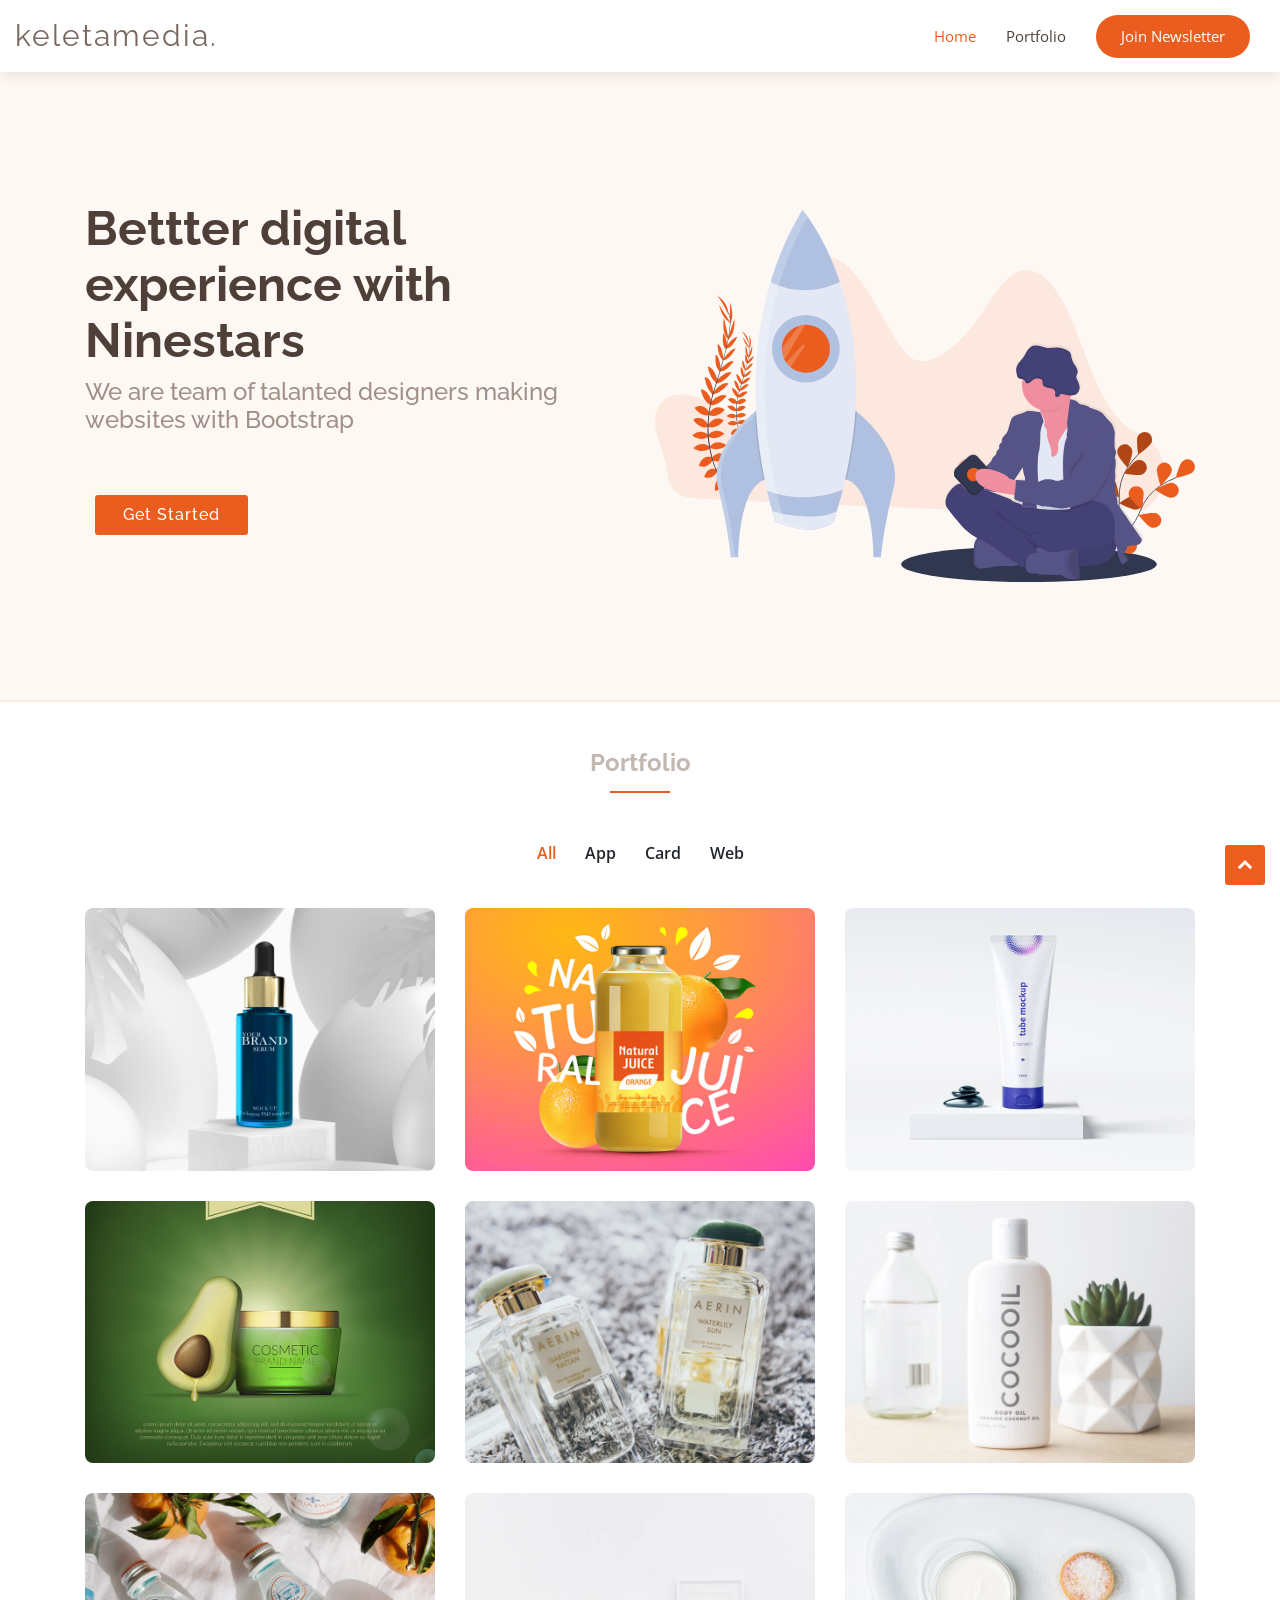
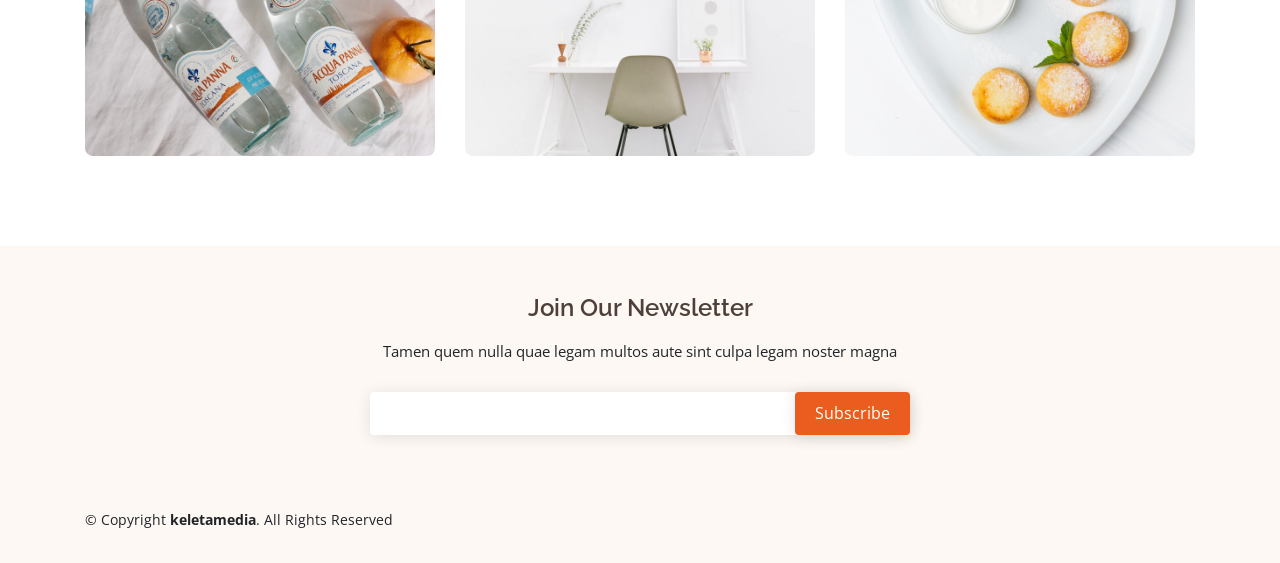
==== index.html @ f4153732 "finalizing website theme" ====
<!DOCTYPE html>
<html lang="en">

<head>
  <meta charset="utf-8">
  <meta content="width=device-width, initial-scale=1.0" name="viewport">

  <title>KeletaMedia</title>
  <meta content="" name="descriptison">
  <meta content="" name="keywords">

  <!-- Favicons -->
  <link href="assets/img/keleta_media_favicon_logo.png" rel="icon">
  <link href="assets/img/apple-touch-icon.png" rel="apple-touch-icon">

  <!-- Google Fonts -->
  <link href="https://fonts.googleapis.com/css?family=Open+Sans:300,300i,400,400i,600,600i,700,700i|Raleway:300,300i,400,400i,600,600i,700,700i" rel="stylesheet">

  <!-- Vendor CSS Files -->
  <link href="assets/vendor/bootstrap/css/bootstrap.min.css" rel="stylesheet">
  <link href="assets/vendor/icofont/icofont.min.css" rel="stylesheet">
  <link href="assets/vendor/boxicons/css/boxicons.min.css" rel="stylesheet">
  <link href="assets/vendor/venobox/venobox.css" rel="stylesheet">
  <link href="assets/vendor/owl.carousel/assets/owl.carousel.min.css" rel="stylesheet">
  <link href="assets/vendor/aos/aos.css" rel="stylesheet">

  <!-- Template Main CSS File -->
  <link href="assets/css/style.css" rel="stylesheet">

  <!-- =======================================================
  * Template Name: Ninestars - v2.2.0
  * Template URL: https://bootstrapmade.com/ninestars-free-bootstrap-3-theme-for-creative/
  * Author: BootstrapMade.com
  * License: https://bootstrapmade.com/license/
  ======================================================== -->
</head>

<body>

  <!-- ======= Header ======= -->
  <header id="header" class="fixed-top">
    <div class="container-fluid d-flex">

      <div class="logo mr-auto">
        <h1 class="text-light"><a href="index.html"><span>keletamedia.</span></a></h1>
        <!-- Uncomment below if you prefer to use an image logo -->
        <!-- <a href="index.html"><img src="assets/img/logo.png" alt="" class="img-fluid"></a>-->
      </div>

      <nav class="nav-menu d-none d-lg-block">
        <ul>
          <li class="active"><a href="#hero">Home</a></li>
          <li><a href="#portfolio">Portfolio</a></li>

          <li class="get-started"><a href="#footer">Join Newsletter</a></li>
        </ul>
      </nav><!-- .nav-menu -->

    </div>
  </header><!-- End Header -->

  <!-- ======= Hero Section ======= -->
  <section id="hero" class="d-flex align-items-center">

    <div class="container">
      <div class="row">
        <div class="col-lg-6 pt-5 pt-lg-0 order-2 order-lg-1">
          <h1>Bettter digital experience with Ninestars</h1>
          <h2>We are team of talanted designers making websites with Bootstrap</h2>
          <a href="#about" class="btn-get-started scrollto">Get Started</a>
        </div>
        <div class="col-lg-6 order-1 order-lg-2 hero-img">
          <img src="assets/img/hero-img.svg" class="img-fluid animated" alt="">
        </div>
      </div>
    </div>

  </section><!-- End Hero -->

  <main id="main">
    <!-- ======= Portfolio Section ======= -->
    <section id="portfolio" class="portfolio">
      <div class="container">

        <div class="section-title" data-aos="fade-up">
          <h2>Portfolio</h2>
          <p></p>
        </div>

        <div class="row" data-aos="fade-up" data-aos-delay="100">
          <div class="col-lg-12">
            <ul id="portfolio-flters">
              <li data-filter="*" class="filter-active">All</li>
              <li data-filter=".filter-app">App</li>
              <li data-filter=".filter-card">Card</li>
              <li data-filter=".filter-web">Web</li>
            </ul>
          </div>
        </div>

        <div class="row portfolio-container" data-aos="fade-up" data-aos-delay="200">

          <div class="col-lg-4 col-md-6 portfolio-item filter-app">
            <div class="portfolio-wrap">
              <img src="assets/img/portfolio/portfolio-1.jpg" class="img-fluid" alt="">
              <div class="portfolio-links">
                <a href="assets/img/portfolio/portfolio-1.jpg" data-gall="portfolioGallery" class="venobox" title="App 1"><i class="icofont-plus-circle"></i></a>
                <a href="portfolio-details.html" title="More Details"><i class="icofont-link"></i></a>
              </div>
              <div class="portfolio-info">
                <h4>App 1</h4>
                <p>App</p>
              </div>
            </div>
          </div>

          <div class="col-lg-4 col-md-6 portfolio-item filter-web">
            <div class="portfolio-wrap">
              <img src="assets/img/portfolio/portfolio-2.jpg" class="img-fluid" alt="">
              <div class="portfolio-links">
                <a href="assets/img/portfolio/portfolio-2.jpg" data-gall="portfolioGallery" class="venobox" title="Web 3"><i class="icofont-plus-circle"></i></a>
                <a href="portfolio-details.html" title="More Details"><i class="icofont-link"></i></a>
              </div>
              <div class="portfolio-info">
                <h4>Web 3</h4>
                <p>Web</p>
              </div>
            </div>
          </div>

          <div class="col-lg-4 col-md-6 portfolio-item filter-app">
            <div class="portfolio-wrap">
              <img src="assets/img/portfolio/portfolio-3.jpg" class="img-fluid" alt="">
              <div class="portfolio-links">
                <a href="assets/img/portfolio/portfolio-3.jpg" data-gall="portfolioGallery" class="venobox" title="App 2"><i class="icofont-plus-circle"></i></a>
                <a href="portfolio-details.html" title="More Details"><i class="icofont-link"></i></a>
              </div>
              <div class="portfolio-info">
                <h4>App 2</h4>
                <p>App</p>
              </div>
            </div>
          </div>

          <div class="col-lg-4 col-md-6 portfolio-item filter-card">
            <div class="portfolio-wrap">
              <img src="assets/img/portfolio/portfolio-4.jpg" class="img-fluid" alt="">
              <div class="portfolio-links">
                <a href="assets/img/portfolio/portfolio-4.jpg" data-gall="portfolioGallery" class="venobox" title="Card 2"><i class="icofont-plus-circle"></i></a>
                <a href="portfolio-details.html" title="More Details"><i class="icofont-link"></i></a>
              </div>
              <div class="portfolio-info">
                <h4>Card 2</h4>
                <p>Card</p>
              </div>
            </div>
          </div>

          <div class="col-lg-4 col-md-6 portfolio-item filter-web">
            <div class="portfolio-wrap">
              <img src="assets/img/portfolio/portfolio-5.jpg" class="img-fluid" alt="">
              <div class="portfolio-links">
                <a href="assets/img/portfolio/portfolio-5.jpg" data-gall="portfolioGallery" class="venobox" title="Web 2"><i class="icofont-plus-circle"></i></a>
                <a href="portfolio-details.html" title="More Details"><i class="icofont-link"></i></a>
              </div>
              <div class="portfolio-info">
                <h4>Web 2</h4>
                <p>Web</p>
              </div>
            </div>
          </div>

          <div class="col-lg-4 col-md-6 portfolio-item filter-app">
            <div class="portfolio-wrap">
              <img src="assets/img/portfolio/portfolio-6.jpg" class="img-fluid" alt="">
              <div class="portfolio-links">
                <a href="assets/img/portfolio/portfolio-6.jpg" data-gall="portfolioGallery" class="venobox" title="App 3"><i class="icofont-plus-circle"></i></a>
                <a href="portfolio-details.html" title="More Details"><i class="icofont-link"></i></a>
              </div>
              <div class="portfolio-info">
                <h4>App 3</h4>
                <p>App</p>
              </div>
            </div>
          </div>

          <div class="col-lg-4 col-md-6 portfolio-item filter-card">
            <div class="portfolio-wrap">
              <img src="assets/img/portfolio/portfolio-7.jpg" class="img-fluid" alt="">
              <div class="portfolio-links">
                <a href="assets/img/portfolio/portfolio-7.jpg" data-gall="portfolioGallery" class="venobox" title="Card 1"><i class="icofont-plus-circle"></i></a>
                <a href="portfolio-details.html" title="More Details"><i class="icofont-link"></i></a>
              </div>
              <div class="portfolio-info">
                <h4>Card 1</h4>
                <p>Card</p>
              </div>
            </div>
          </div>

          <div class="col-lg-4 col-md-6 portfolio-item filter-card">
            <div class="portfolio-wrap">
              <img src="assets/img/portfolio/portfolio-8.jpg" class="img-fluid" alt="">
              <div class="portfolio-links">
                <a href="assets/img/portfolio/portfolio-8.jpg" data-gall="portfolioGallery" class="venobox" title="Card 3"><i class="icofont-plus-circle"></i></a>
                <a href="portfolio-details.html" title="More Details"><i class="icofont-link"></i></a>
              </div>
              <div class="portfolio-info">
                <h4>Card 3</h4>
                <p>Card</p>
              </div>
            </div>
          </div>

          <div class="col-lg-4 col-md-6 portfolio-item filter-web">
            <div class="portfolio-wrap">
              <img src="assets/img/portfolio/portfolio-9.jpg" class="img-fluid" alt="">
              <div class="portfolio-links">
                <a href="assets/img/portfolio/portfolio-9.jpg" data-gall="portfolioGallery" class="venobox" title="Web 3"><i class="icofont-plus-circle"></i></a>
                <a href="portfolio-details.html" title="More Details"><i class="icofont-link"></i></a>
              </div>
              <div class="portfolio-info">
                <h4>Web 3</h4>
                <p>Web</p>
              </div>
            </div>
          </div>

        </div>

      </div>
    </section><!-- End Portfolio Section -->

    <!-- ======= Contact Us Section ======= -->
    <!-- <section id="contact" class="contact">
      <div class="container">

        <div class="section-title" data-aos="fade-up">
          <h2>Contact Us</h2>
          <p>Contact us the get started</p>
        </div>

        <div class="row">

          <div class="col-lg-5 d-flex align-items-stretch" data-aos="fade-up" data-aos-delay="100">
            <div class="info">
              <div class="address">
                <i class="icofont-google-map"></i>
                <h4>Location:</h4>
                <p>A108 Adam Street, New York, NY 535022</p>
              </div>

              <div class="email">
                <i class="icofont-envelope"></i>
                <h4>Email:</h4>
                <p>info@example.com</p>
              </div>

              <div class="phone">
                <i class="icofont-phone"></i>
                <h4>Call:</h4>
                <p>+1 5589 55488 55s</p>
              </div>

              <iframe src="https://www.google.com/maps/embed?pb=!1m14!1m8!1m3!1d12097.433213460943!2d-74.0062269!3d40.7101282!3m2!1i1024!2i768!4f13.1!3m3!1m2!1s0x0%3A0xb89d1fe6bc499443!2sDowntown+Conference+Center!5e0!3m2!1smk!2sbg!4v1539943755621" frameborder="0" style="border:0; width: 100%; height: 290px;" allowfullscreen></iframe>
            </div>

          </div>

          <div class="col-lg-7 mt-5 mt-lg-0 d-flex align-items-stretch" data-aos="fade-up" data-aos-delay="200">
            <form action="forms/contact.php" method="post" role="form" class="php-email-form">
              <div class="form-row">
                <div class="form-group col-md-6">
                  <label for="name">Your Name</label>
                  <input type="text" name="name" class="form-control" id="name" data-rule="minlen:4" data-msg="Please enter at least 4 chars" />
                  <div class="validate"></div>
                </div>
                <div class="form-group col-md-6">
                  <label for="name">Your Email</label>
                  <input type="email" class="form-control" name="email" id="email" data-rule="email" data-msg="Please enter a valid email" />
                  <div class="validate"></div>
                </div>
              </div>
              <div class="form-group">
                <label for="name">Subject</label>
                <input type="text" class="form-control" name="subject" id="subject" data-rule="minlen:4" data-msg="Please enter at least 8 chars of subject" />
                <div class="validate"></div>
              </div>
              <div class="form-group">
                <label for="name">Message</label>
                <textarea class="form-control" name="message" rows="10" data-rule="required" data-msg="Please write something for us"></textarea>
                <div class="validate"></div>
              </div>
              <div class="mb-3">
                <div class="loading">Loading</div>
                <div class="error-message"></div>
                <div class="sent-message">Your message has been sent. Thank you!</div>
              </div>
              <div class="text-center"><button type="submit">Send Message</button></div>
            </form>
          </div>

        </div>

      </div>
    </section>End Contact Us Section -->

  </main><!-- End #main -->

  <!-- ======= Footer ======= -->
  <footer id="footer">

    <div class="footer-newsletter" data-aos="fade-up">
      <div class="container">
        <div class="row justify-content-center">
          <div class="col-lg-6">
            <h4>Join Our Newsletter</h4>
            <p>Tamen quem nulla quae legam multos aute sint culpa legam noster magna</p>
            <form method="post" action="https://upscri.be/mikrjy">
              <input type="email" name="email">
              <input type="submit" value="Subscribe"> 
            </form>
            <!-- <embed src="https://upscri.be/mikrjy" width="100%" height="100%"> -->
          </div>
        </div>
      </div>
    </div>
    <div class="container py-4">
      <div class="copyright">
        &copy; Copyright <strong><span>keletamedia</span></strong>. All Rights Reserved
      </div>
    </div>
    
  </footer><!-- End Footer -->

  <a href="#" class="back-to-top"><i class="icofont-simple-up"></i></a>

  <!-- Vendor JS Files -->
  <script src="assets/vendor/jquery/jquery.min.js"></script>
  <script src="assets/vendor/bootstrap/js/bootstrap.bundle.min.js"></script>
  <script src="assets/vendor/jquery.easing/jquery.easing.min.js"></script>
  <script src="assets/vendor/php-email-form/validate.js"></script>
  <script src="assets/vendor/isotope-layout/isotope.pkgd.min.js"></script>
  <script src="assets/vendor/venobox/venobox.min.js"></script>
  <script src="assets/vendor/owl.carousel/owl.carousel.min.js"></script>
  <script src="assets/vendor/aos/aos.js"></script>

  <!-- Template Main JS File -->
  <script src="assets/js/main.js"></script>

</body>

</html>
---- assets/css/style.css ----
/**
* Template Name: Ninestars - v2.2.0
* Template URL: https://bootstrapmade.com/ninestars-free-bootstrap-3-theme-for-creative/
* Author: BootstrapMade.com
* License: https://bootstrapmade.com/license/
*/

/*--------------------------------------------------------------
# General
--------------------------------------------------------------*/
body {
  font-family: "Open Sans", sans-serif;
  color: #212529;
}

a {
  color: #eb5d1e;
}

a:hover {
  color: #ef7f4d;
  text-decoration: none;
}

h1, h2, h3, h4, h5, h6, .font-primary {
  font-family: "Raleway", sans-serif;
}

/*--------------------------------------------------------------
# Back to top button
--------------------------------------------------------------*/
.back-to-top {
  position: fixed;
  display: none;
  width: 40px;
  height: 40px;
  border-radius: 3px;
  right: 15px;
  bottom: 15px;
  background: #eb5d1e;
  color: #fff;
  transition: display 0.5s ease-in-out;
  z-index: 99999;
}

.back-to-top i {
  font-size: 24px;
  position: absolute;
  top: 8px;
  left: 8px;
}

.back-to-top:hover {
  color: #fff;
  background: #ee7843;
  transition: background 0.2s ease-in-out;
}

/*--------------------------------------------------------------
# Disable aos animation delay on mobile devices
--------------------------------------------------------------*/
@media screen and (max-width: 768px) {
  [data-aos-delay] {
    transition-delay: 0 !important;
  }
}

/*--------------------------------------------------------------
# Header
--------------------------------------------------------------*/
#header {
  height: 72px;
  transition: all 0.5s;
  z-index: 997;
  transition: all 0.5s;
  padding: 15px 0;
  background: #fff;
  box-shadow: 0px 2px 15px rgba(0, 0, 0, 0.1);
}

#header .logo h1 {
  font-size: 30px;
  margin: 0;
  padding: 6px 0;
  line-height: 1;
  font-weight: 400;
  letter-spacing: 2px;
}

#header .logo h1 a, #header .logo h1 a:hover {
  color: #7a6960;
  text-decoration: none;
}

#header .logo img {
  padding: 0;
  margin: 0;
  max-height: 40px;
}

#main {
  margin-top: 72px;
}

/*--------------------------------------------------------------
# Navigation Menu
--------------------------------------------------------------*/
/* Desktop Navigation */
.nav-menu, .nav-menu * {
  margin: 0;
  padding: 0;
  list-style: none;
}

.nav-menu > ul > li {
  position: relative;
  white-space: nowrap;
  float: left;
}

.nav-menu a {
  display: block;
  position: relative;
  color: #4e4039;
  padding: 10px 15px;
  transition: 0.3s;
  font-size: 15px;
  font-family: "Open Sans", sans-serif;
}

.nav-menu a:hover, .nav-menu .active > a, .nav-menu li:hover > a {
  color: #eb5d1e;
  text-decoration: none;
}

.nav-menu .get-started a {
  background: #eb5d1e;
  color: #fff;
  border-radius: 50px;
  margin: 0 15px;
  padding: 10px 25px;
}

.nav-menu .get-started a:hover {
  background: #ee7843;
  color: #fff;
}

.nav-menu .drop-down ul {
  display: block;
  position: absolute;
  left: 0;
  top: calc(100% - 30px);
  z-index: 99;
  opacity: 0;
  visibility: hidden;
  padding: 10px 0;
  background: #fff;
  box-shadow: 0px 0px 30px rgba(127, 137, 161, 0.25);
  transition: ease all 0.3s;
}

.nav-menu .drop-down:hover > ul {
  opacity: 1;
  top: 100%;
  visibility: visible;
}

.nav-menu .drop-down li {
  min-width: 180px;
  position: relative;
}

.nav-menu .drop-down ul a {
  padding: 10px 20px;
  font-size: 14px;
  font-weight: 500;
  text-transform: none;
  color: #3c1300;
}

.nav-menu .drop-down ul a:hover, .nav-menu .drop-down ul .active > a, .nav-menu .drop-down ul li:hover > a {
  color: #eb5d1e;
}

.nav-menu .drop-down > a:after {
  content: "\ea99";
  font-family: IcoFont;
  padding-left: 5px;
}

.nav-menu .drop-down .drop-down ul {
  top: 0;
  left: calc(100% - 30px);
}

.nav-menu .drop-down .drop-down:hover > ul {
  opacity: 1;
  top: 0;
  left: 100%;
}

.nav-menu .drop-down .drop-down > a {
  padding-right: 35px;
}

.nav-menu .drop-down .drop-down > a:after {
  content: "\eaa0";
  font-family: IcoFont;
  position: absolute;
  right: 15px;
}

@media (max-width: 1366px) {
  .nav-menu .drop-down .drop-down ul {
    left: -90%;
  }
  .nav-menu .drop-down .drop-down:hover > ul {
    left: -100%;
  }
  .nav-menu .drop-down .drop-down > a:after {
    content: "\ea9d";
  }
}

/* Mobile Navigation */
.mobile-nav {
  position: fixed;
  top: 0;
  bottom: 0;
  z-index: 9999;
  overflow-y: auto;
  left: -260px;
  width: 260px;
  padding-top: 18px;
  background: #4e4039;
  transition: 0.4s;
}

.mobile-nav * {
  margin: 0;
  padding: 0;
  list-style: none;
}

.mobile-nav a {
  display: block;
  position: relative;
  color: #fff;
  padding: 10px 20px;
  font-weight: 500;
  transition: 0.3s;
}

.mobile-nav a:hover, .mobile-nav .active > a, .mobile-nav li:hover > a {
  color: #f39e7a;
  text-decoration: none;
}

.mobile-nav .get-started a {
  background: #eb5d1e;
  color: #fff;
  border-radius: 50px;
  margin: 15px;
  padding: 10px 25px;
}

.mobile-nav .get-started a:hover {
  background: #ee7843;
  color: #fff;
}

.mobile-nav .drop-down > a:after {
  content: "\ea99";
  font-family: IcoFont;
  padding-left: 10px;
  position: absolute;
  right: 15px;
}

.mobile-nav .active.drop-down > a:after {
  content: "\eaa0";
}

.mobile-nav .drop-down > a {
  padding-right: 35px;
}

.mobile-nav .drop-down ul {
  display: none;
  overflow: hidden;
}

.mobile-nav .drop-down li {
  padding-left: 20px;
}

.mobile-nav-toggle {
  position: fixed;
  right: 15px;
  top: 22px;
  z-index: 9998;
  border: 0;
  background: none;
  font-size: 24px;
  transition: all 0.4s;
  outline: none !important;
  line-height: 1;
  cursor: pointer;
  text-align: right;
}

.mobile-nav-toggle i {
  color: #7a6960;
}

.mobile-nav-overly {
  width: 100%;
  height: 100%;
  z-index: 9997;
  top: 0;
  left: 0;
  position: fixed;
  background: rgba(78, 64, 57, 0.9);
  overflow: hidden;
  display: none;
}

.mobile-nav-active {
  overflow: hidden;
}

.mobile-nav-active .mobile-nav {
  left: 0;
}

.mobile-nav-active .mobile-nav-toggle i {
  color: #fff;
}

/*--------------------------------------------------------------
# Hero Section
--------------------------------------------------------------*/
#hero {
  width: 100%;
  height: 70vh;
  background: #fef8f5;
  border-bottom: 2px solid #fcebe3;
  margin: 72px 0 -72px 0;
}

#hero h1 {
  margin: 0 0 10px 0;
  font-size: 48px;
  font-weight: 700;
  line-height: 56px;
  color: #4e4039;
}

#hero h2 {
  color: #a08f86;
  margin-bottom: 50px;
  font-size: 24px;
}

#hero .btn-get-started {
  font-family: "Raleway", sans-serif;
  font-weight: 500;
  font-size: 16px;
  letter-spacing: 1px;
  display: inline-block;
  padding: 8px 28px;
  border-radius: 3px;
  transition: 0.5s;
  margin: 10px;
  color: #fff;
  background: #eb5d1e;
}

#hero .btn-get-started:hover {
  background: #ef7f4d;
}

#hero .animated {
  animation: up-down 2s ease-in-out infinite alternate-reverse both;
}

@media (min-width: 1024px) {
  #hero {
    background-attachment: fixed;
  }
}

@media (max-width: 991px) {
  #hero {
    height: calc(100vh - 72px);
  }
  #hero .animated {
    -webkit-animation: none;
    animation: none;
  }
  #hero .hero-img {
    text-align: center;
  }
  #hero .hero-img img {
    width: 50%;
  }
}

@media (max-width: 768px) {
  #hero h1 {
    font-size: 28px;
    line-height: 36px;
  }
  #hero h2 {
    font-size: 18px;
    line-height: 24px;
    margin-bottom: 30px;
  }
  #hero .hero-img img {
    width: 70%;
  }
}

@media (max-width: 575px) {
  #hero .hero-img img {
    width: 80%;
  }
}

@-webkit-keyframes up-down {
  0% {
    transform: translateY(10px);
  }
  100% {
    transform: translateY(-10px);
  }
}

@keyframes up-down {
  0% {
    transform: translateY(10px);
  }
  100% {
    transform: translateY(-10px);
  }
}

/*--------------------------------------------------------------
# Sections General
--------------------------------------------------------------*/
section {
  padding: 60px 0;
}

.section-bg {
  background-color: #fef8f5;
}

.section-title {
  text-align: center;
  padding-bottom: 30px;
}

.section-title h2 {
  font-size: 24px;
  font-weight: 700;
  padding-bottom: 0;
  line-height: 1px;
  margin-bottom: 15px;
  color: #c2b7b1;
}

.section-title p {
  padding-bottom: 15px;
  margin-bottom: 15px;
  position: relative;
  font-size: 32px;
  font-weight: 700;
  color: #4e4039;
}

.section-title p::after {
  content: '';
  position: absolute;
  display: block;
  width: 60px;
  height: 2px;
  background: #eb5d1e;
  bottom: 0;
  left: calc(50% - 30px);
}

/*--------------------------------------------------------------
# Breadcrumbs
--------------------------------------------------------------*/
.breadcrumbs {
  padding: 15px 0;
  background-color: #fef5f1;
  min-height: 40px;
}

.breadcrumbs h2 {
  font-size: 24px;
  font-weight: 300;
}

.breadcrumbs ol {
  display: flex;
  flex-wrap: wrap;
  list-style: none;
  padding: 0;
  margin: 0;
  font-size: 14px;
}

.breadcrumbs ol li + li {
  padding-left: 10px;
}

.breadcrumbs ol li + li::before {
  display: inline-block;
  padding-right: 10px;
  color: #6c757d;
  content: "/";
}

@media (max-width: 768px) {
  .breadcrumbs .d-flex {
    display: block !important;
  }
  .breadcrumbs ol {
    display: block;
  }
  .breadcrumbs ol li {
    display: inline-block;
  }
}

/*--------------------------------------------------------------
# About
--------------------------------------------------------------*/
.about h3 {
  font-weight: 700;
  font-size: 34px;
  color: #4e4039;
}

.about h4 {
  font-size: 20px;
  font-weight: 700;
  margin-top: 5px;
  color: #7a6960;
}

.about i {
  font-size: 48px;
  margin-top: 15px;
  color: #f39e7a;
}

.about p {
  font-size: 15px;
  color: #5a6570;
}

@media (max-width: 991px) {
  .about .about-img img {
    max-width: 70%;
  }
}

@media (max-width: 767px) {
  .about .about-img img {
    max-width: 90%;
  }
}

/*--------------------------------------------------------------
# Services
--------------------------------------------------------------*/
.services .icon-box {
  padding: 30px;
  position: relative;
  overflow: hidden;
  margin: 0  0 40px 0;
  background: #fff;
  box-shadow: 0 10px 29px 0 rgba(68, 88, 144, 0.1);
  transition: all 0.3s ease-in-out;
  border-radius: 15px;
  text-align: center;
  border-bottom: 3px solid #fff;
}

.services .icon-box:hover {
  transform: translateY(-5px);
  border-color: #ef7f4d;
}

.services .icon i {
  font-size: 48px;
  line-height: 1;
  margin-bottom: 15px;
  color: #ef7f4d;
}

.services .title {
  font-weight: 700;
  margin-bottom: 15px;
  font-size: 18px;
}

.services .title a {
  color: #111;
}

.services .description {
  font-size: 15px;
  line-height: 28px;
  margin-bottom: 0;
}

/*--------------------------------------------------------------
# Portfolio
--------------------------------------------------------------*/
.portfolio .portfolio-item {
  margin-bottom: 30px;
}

.portfolio #portfolio-flters {
  padding: 0;
  margin: 0 0 35px 0;
  list-style: none;
  text-align: center;
}

.portfolio #portfolio-flters li {
  cursor: pointer;
  margin: 0 15px 15px 0;
  display: inline-block;
  padding: 5px;
  font-size: 16px;
  font-weight: 600;
  line-height: 20px;
  color: #212529;
  margin-bottom: 5px;
  transition: all 0.3s ease-in-out;
}

.portfolio #portfolio-flters li:hover, .portfolio #portfolio-flters li.filter-active {
  color: #eb5d1e;
}

.portfolio #portfolio-flters li:last-child {
  margin-right: 0;
}

.portfolio .portfolio-wrap {
  transition: 0.3s;
  position: relative;
  overflow: hidden;
  border-radius: 8px;
  z-index: 1;
}

.portfolio .portfolio-wrap::before {
  content: "";
  background: rgba(122, 105, 96, 0.6);
  position: absolute;
  left: 100%;
  right: 0;
  top: 0;
  bottom: 0;
  transition: all ease-in-out 0.3s;
  z-index: 2;
}

.portfolio .portfolio-wrap img {
  transition: 0.3s;
  position: relative;
  z-index: 1;
}

.portfolio .portfolio-wrap .portfolio-links {
  opacity: 0;
  left: 0;
  right: 0;
  top: calc(50% - 32px);
  text-align: center;
  z-index: 3;
  position: absolute;
  transition: all ease-in-out 0.3s;
}

.portfolio .portfolio-wrap .portfolio-links a {
  color: #eb5d1e;
  margin: 0 4px;
  font-size: 18px;
  line-height: 1;
  background-color: #fff;
  padding-top: 6px;
  padding-right: 1px;
  border-radius: 50px;
  text-align: center;
  width: 32px;
  height: 32px;
  display: inline-block;
  transition: 0.3s;
}

.portfolio .portfolio-wrap .portfolio-links a i {
  line-height: 1;
}

.portfolio .portfolio-wrap .portfolio-links a:hover {
  background: #eb5d1e;
  color: #fff;
}

.portfolio .portfolio-wrap .portfolio-info {
  opacity: 0;
  position: absolute;
  bottom: -20px;
  left: 0;
  right: 0;
  text-align: center;
  z-index: 3;
  transition: all ease-in-out 0.3s;
}

.portfolio .portfolio-wrap .portfolio-info h4 {
  font-size: 20px;
  color: #fff;
  font-weight: 600;
}

.portfolio .portfolio-wrap .portfolio-info p {
  color: #ffffff;
  font-size: 14px;
  text-transform: uppercase;
}

.portfolio .portfolio-wrap:hover::before {
  left: 0;
}

.portfolio .portfolio-wrap:hover .portfolio-links {
  opacity: 1;
  top: calc(50% - 16px);
}

.portfolio .portfolio-wrap:hover .portfolio-info {
  opacity: 1;
  bottom: 0;
}

/*--------------------------------------------------------------
# Portfolio Details
--------------------------------------------------------------*/
.portfolio-details {
  padding-top: 30px;
}

.portfolio-details .portfolio-details-container {
  position: relative;
}

.portfolio-details .portfolio-details-carousel {
  position: relative;
  z-index: 1;
}

.portfolio-details .portfolio-details-carousel .owl-nav, .portfolio-details .portfolio-details-carousel .owl-dots {
  margin-top: 5px;
  text-align: left;
}

.portfolio-details .portfolio-details-carousel .owl-dot {
  display: inline-block;
  margin: 0 10px 0 0;
  width: 12px;
  height: 12px;
  border-radius: 50%;
  background-color: #ddd !important;
}

.portfolio-details .portfolio-details-carousel .owl-dot.active {
  background-color: #eb5d1e !important;
}

.portfolio-details .portfolio-info {
  padding: 30px;
  position: absolute;
  right: 0;
  bottom: -70px;
  background: #fff;
  box-shadow: 0px 2px 15px rgba(0, 0, 0, 0.1);
  z-index: 2;
}

.portfolio-details .portfolio-info h3 {
  font-size: 22px;
  font-weight: 700;
  margin-bottom: 20px;
  padding-bottom: 20px;
  border-bottom: 1px solid #eee;
}

.portfolio-details .portfolio-info ul {
  list-style: none;
  padding: 0;
  font-size: 15px;
}

.portfolio-details .portfolio-info ul li + li {
  margin-top: 10px;
}

.portfolio-details .portfolio-description {
  padding-top: 50px;
}

.portfolio-details .portfolio-description h2 {
  width: 50%;
  font-size: 26px;
  font-weight: 700;
  margin-bottom: 20px;
}

.portfolio-details .portfolio-description p {
  padding: 0 0 0 0;
}

@media (max-width: 768px) {
  .portfolio-details .portfolio-description h2 {
    width: 100%;
  }
  .portfolio-details .portfolio-info {
    position: static;
    margin-top: 30px;
  }
}

/*--------------------------------------------------------------
# F.A.Q
--------------------------------------------------------------*/
.faq {
  padding: 60px 0;
}

.faq .faq-list {
  padding: 0;
  list-style: none;
}

.faq .faq-list li {
  padding: 0 0 20px 25px;
}

.faq .faq-list a {
  display: block;
  position: relative;
  font-family: #eb5d1e;
  font-size: 18px;
  font-weight: 600;
  color: #eb5d1e;
}

.faq .faq-list i {
  font-size: 18px;
  position: absolute;
  left: -25px;
  top: 6px;
}

.faq .faq-list p {
  padding-top: 5px;
  margin-bottom: 20px;
  font-size: 15px;
}

.faq .faq-list a.collapse {
  color: #eb5d1e;
}

.faq .faq-list a.collapsed {
  color: #343a40;
}

.faq .faq-list a.collapsed:hover {
  color: #eb5d1e;
}

.faq .faq-list a.collapsed i::before {
  content: "\eab2" !important;
}

/*--------------------------------------------------------------
# Team
--------------------------------------------------------------*/
.team {
  background: #fff;
  padding: 60px 0;
}

.team .member {
  text-align: center;
  margin-bottom: 20px;
  background: #343a40;
  position: relative;
  overflow: hidden;
}

.team .member .member-info {
  opacity: 0;
  position: absolute;
  bottom: 0;
  top: 0;
  left: 0;
  right: 0;
  transition: 0.2s;
}

.team .member .member-info-content {
  position: absolute;
  left: 50px;
  right: 0;
  bottom: 0;
  transition: bottom 0.4s;
}

.team .member .member-info-content h4 {
  font-weight: 700;
  margin-bottom: 2px;
  font-size: 18px;
  color: #fff;
}

.team .member .member-info-content span {
  font-style: italic;
  display: block;
  font-size: 13px;
  color: #fff;
}

.team .member .social {
  position: absolute;
  left: -50px;
  top: 0;
  bottom: 0;
  width: 50px;
  transition: left ease-in-out 0.3s;
  background: rgba(78, 64, 57, 0.6);
  text-align: center;
}

.team .member .social a {
  transition: color 0.3s;
  display: block;
  color: #fff;
  margin-top: 15px;
}

.team .member .social a:hover {
  color: #eb5d1e;
}

.team .member .social i {
  font-size: 18px;
  margin: 0 2px;
}

.team .member:hover .member-info {
  background: linear-gradient(0deg, rgba(78, 64, 57, 0.95) 0%, rgba(78, 64, 57, 0.95) 15%, rgba(255, 255, 255, 0) 100%);
  opacity: 1;
  transition: 0.4s;
}

.team .member:hover .member-info-content {
  bottom: 30px;
  transition: bottom 0.4s;
}

.team .member:hover .social {
  left: 0;
  transition: left ease-in-out 0.3s;
}

/*--------------------------------------------------------------
# Clients
--------------------------------------------------------------*/
.clients .owl-item {
  display: flex;
  justify-content: center;
  align-items: center;
  padding: 0 20px;
}

.clients .owl-item img {
  height: 80%;
  opacity: 0.5;
  transition: 0.3s;
}

.clients .owl-item img:hover {
  opacity: 1;
}

.clients .owl-nav, .clients .owl-dots {
  margin-top: 5px;
  text-align: center;
}

.clients .owl-dot {
  display: inline-block;
  margin: 0 5px;
  width: 12px;
  height: 12px;
  border-radius: 50%;
  background-color: #fbe2d8 !important;
}

.clients .owl-dot.active {
  background-color: #eb5d1e !important;
}

/*--------------------------------------------------------------
# Contact Us
--------------------------------------------------------------*/
.contact .info {
  border-top: 3px solid #eb5d1e;
  border-bottom: 3px solid #eb5d1e;
  padding: 30px;
  background: #fff;
  width: 100%;
  box-shadow: 0 0 24px 0 rgba(0, 0, 0, 0.12);
}

.contact .info i {
  font-size: 20px;
  color: #eb5d1e;
  float: left;
  width: 44px;
  height: 44px;
  background: #fdf1ec;
  display: flex;
  justify-content: center;
  align-items: center;
  border-radius: 50px;
  transition: all 0.3s ease-in-out;
}

.contact .info h4 {
  padding: 0 0 0 60px;
  font-size: 22px;
  font-weight: 600;
  margin-bottom: 5px;
  color: #7a6960;
}

.contact .info p {
  padding: 0 0 10px 60px;
  margin-bottom: 20px;
  font-size: 14px;
  color: #ab9d95;
}

.contact .info .email p {
  padding-top: 5px;
}

.contact .info .social-links {
  padding-left: 60px;
}

.contact .info .social-links a {
  font-size: 18px;
  display: inline-block;
  background: #333;
  color: #fff;
  line-height: 1;
  padding: 8px 0;
  border-radius: 50%;
  text-align: center;
  width: 36px;
  height: 36px;
  transition: 0.3s;
  margin-right: 10px;
}

.contact .info .social-links a:hover {
  background: #eb5d1e;
  color: #fff;
}

.contact .info .email:hover i, .contact .info .address:hover i, .contact .info .phone:hover i {
  background: #eb5d1e;
  color: #fff;
}

.contact .php-email-form {
  width: 100%;
  border-top: 3px solid #eb5d1e;
  border-bottom: 3px solid #eb5d1e;
  padding: 30px;
  background: #fff;
  box-shadow: 0 0 24px 0 rgba(0, 0, 0, 0.12);
}

.contact .php-email-form .form-group {
  padding-bottom: 8px;
}

.contact .php-email-form .validate {
  display: none;
  color: red;
  margin: 0;
  font-weight: 400;
  font-size: 13px;
}

.contact .php-email-form .error-message {
  display: none;
  color: #fff;
  background: #ed3c0d;
  text-align: left;
  padding: 15px;
  font-weight: 600;
}

.contact .php-email-form .error-message br + br {
  margin-top: 25px;
}

.contact .php-email-form .sent-message {
  display: none;
  color: #fff;
  background: #18d26e;
  text-align: center;
  padding: 15px;
  font-weight: 600;
}

.contact .php-email-form .loading {
  display: none;
  background: #fff;
  text-align: center;
  padding: 15px;
}

.contact .php-email-form .loading:before {
  content: "";
  display: inline-block;
  border-radius: 50%;
  width: 24px;
  height: 24px;
  margin: 0 10px -6px 0;
  border: 3px solid #18d26e;
  border-top-color: #eee;
  -webkit-animation: animate-loading 1s linear infinite;
  animation: animate-loading 1s linear infinite;
}

.contact .php-email-form input, .contact .php-email-form textarea {
  border-radius: 0;
  box-shadow: none;
  font-size: 14px;
}

.contact .php-email-form input {
  height: 44px;
}

.contact .php-email-form textarea {
  padding: 10px 12px;
}

.contact .php-email-form button[type="submit"] {
  background: #eb5d1e;
  border: 0;
  padding: 10px 24px;
  color: #fff;
  transition: 0.4s;
  border-radius: 4px;
}

.contact .php-email-form button[type="submit"]:hover {
  background: #ef7f4d;
}

@-webkit-keyframes animate-loading {
  0% {
    transform: rotate(0deg);
  }
  100% {
    transform: rotate(360deg);
  }
}

@keyframes animate-loading {
  0% {
    transform: rotate(0deg);
  }
  100% {
    transform: rotate(360deg);
  }
}

/*--------------------------------------------------------------
# Footer
--------------------------------------------------------------*/
#footer {
  background: #fff;
  padding: 0 0 30px 0;
  color: #212529;
  font-size: 14px;
  background: #fef8f5;
}

#footer .footer-newsletter {
  padding: 50px 0;
  background: #fef8f5;
  text-align: center;
  font-size: 15px;
}

#footer .footer-newsletter h4 {
  font-size: 24px;
  margin: 0 0 20px 0;
  padding: 0;
  line-height: 1;
  font-weight: 600;
  color: #4e4039;
}

#footer .footer-newsletter form {
  margin-top: 30px;
  background: #fff;
  padding: 6px 10px;
  position: relative;
  border-radius: 4px;
  box-shadow: 0px 2px 15px rgba(0, 0, 0, 0.1);
  text-align: left;
}

#footer .footer-newsletter form input[type="email"] {
  border: 0;
  padding: 4px 4px;
  width: calc(100% - 100px);
}

#footer .footer-newsletter form input[type="submit"] {
  position: absolute;
  top: 0;
  right: 0;
  bottom: 0;
  border: 0;
  background: none;
  font-size: 16px;
  padding: 0 20px;
  background: #eb5d1e;
  color: #fff;
  transition: 0.3s;
  border-radius: 4px;
  box-shadow: 0px 2px 15px rgba(0, 0, 0, 0.1);
}

#footer .footer-newsletter form input[type="submit"]:hover {
  background: #c54811;
}

#footer .footer-top {
  padding: 60px 0 30px 0;
  background: #fff;
}

#footer .footer-top .footer-contact {
  margin-bottom: 30px;
}

#footer .footer-top .footer-contact h4 {
  font-size: 22px;
  margin: 0 0 30px 0;
  padding: 2px 0 2px 0;
  line-height: 1;
  font-weight: 700;
}

#footer .footer-top .footer-contact p {
  font-size: 14px;
  line-height: 24px;
  margin-bottom: 0;
  font-family: "Raleway", sans-serif;
  color: #5c5c5c;
}

#footer .footer-top h4 {
  font-size: 16px;
  font-weight: bold;
  color: #212529;
  position: relative;
  padding-bottom: 12px;
}

#footer .footer-top .footer-links {
  margin-bottom: 30px;
}

#footer .footer-top .footer-links ul {
  list-style: none;
  padding: 0;
  margin: 0;
}

#footer .footer-top .footer-links ul i {
  padding-right: 2px;
  color: #f39e7a;
  font-size: 18px;
  line-height: 1;
}

#footer .footer-top .footer-links ul li {
  padding: 10px 0;
  display: flex;
  align-items: center;
}

#footer .footer-top .footer-links ul li:first-child {
  padding-top: 0;
}

#footer .footer-top .footer-links ul a {
  color: #5c5c5c;
  transition: 0.3s;
  display: inline-block;
  line-height: 1;
}

#footer .footer-top .footer-links ul a:hover {
  text-decoration: none;
  color: #eb5d1e;
}

#footer .footer-top .social-links a {
  font-size: 18px;
  display: inline-block;
  background: #eb5d1e;
  color: #fff;
  line-height: 1;
  padding: 8px 0;
  margin-right: 4px;
  border-radius: 50%;
  text-align: center;
  width: 36px;
  height: 36px;
  transition: 0.3s;
}

#footer .footer-top .social-links a:hover {
  background: #ef7f4d;
  color: #fff;
  text-decoration: none;
}

#footer .copyright {
  text-align: center;
  float: left;
}

#footer .credits {
  float: right;
  text-align: center;
  font-size: 13px;
  color: #212529;
}

#footer .credits a {
  color: #eb5d1e;
}

@media (max-width: 575px) {
  #footer .copyright, #footer .credits {
    float: none;
    -moz-text-align-last: center;
    text-align-last: center;
    padding: 3px 0;
  }
}
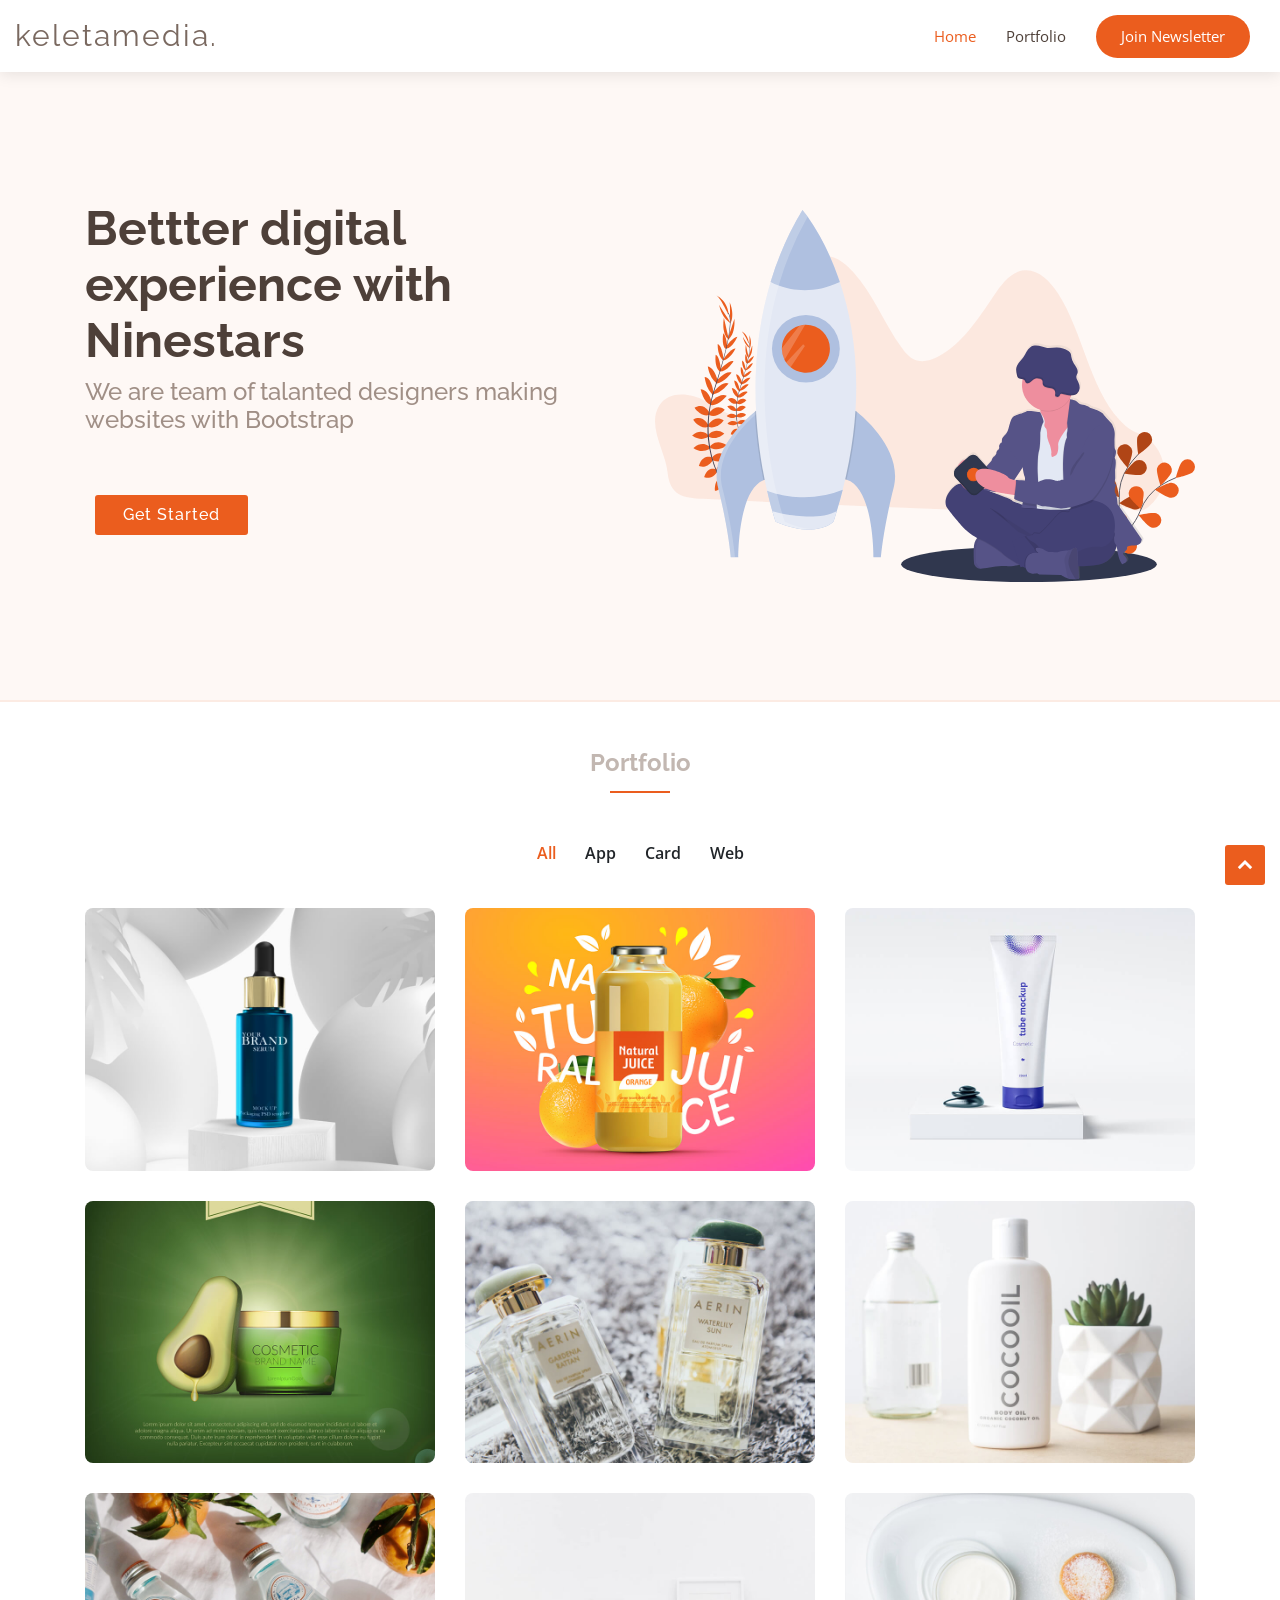
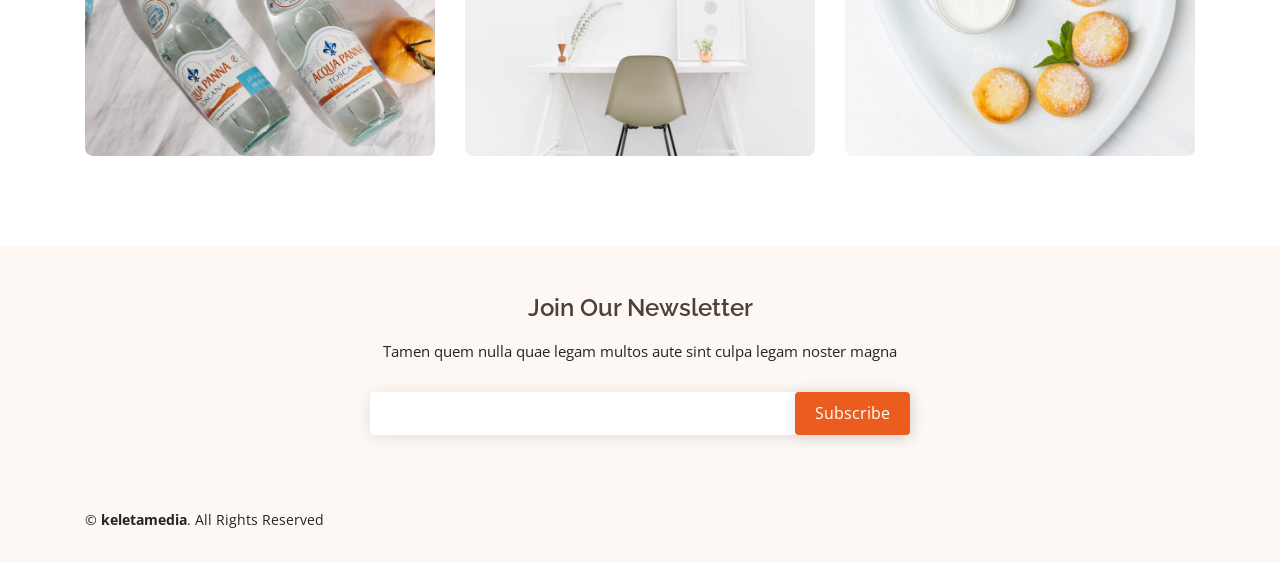
==== commit d7f8633f: "updated keletamedia ui" ====
--- a/index.html
+++ b/index.html
@@ -327,7 +327,7 @@
     </div>
     <div class="container py-4">
       <div class="copyright">
-        &copy; Copyright <strong><span>keletamedia</span></strong>. All Rights Reserved
+        &copy; <strong><span>keletamedia</span></strong>. All Rights Reserved
       </div>
     </div>
     
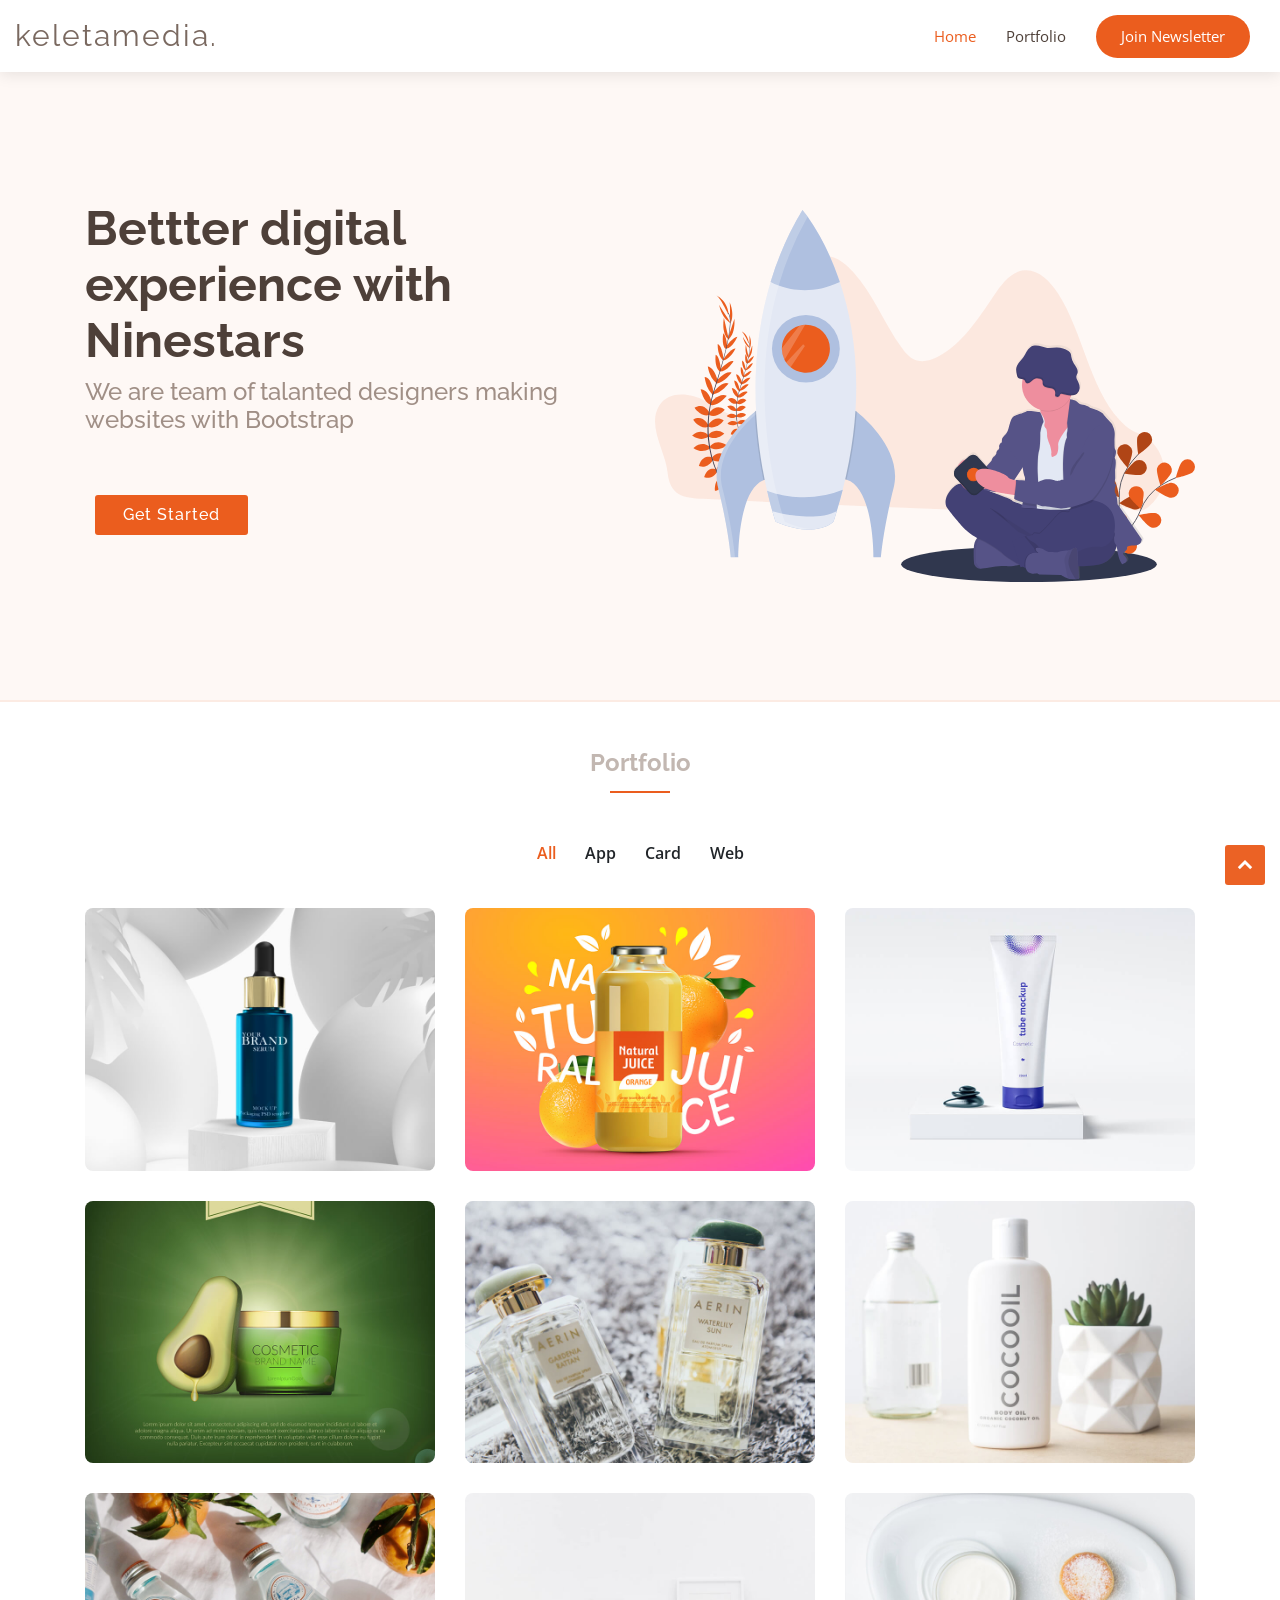
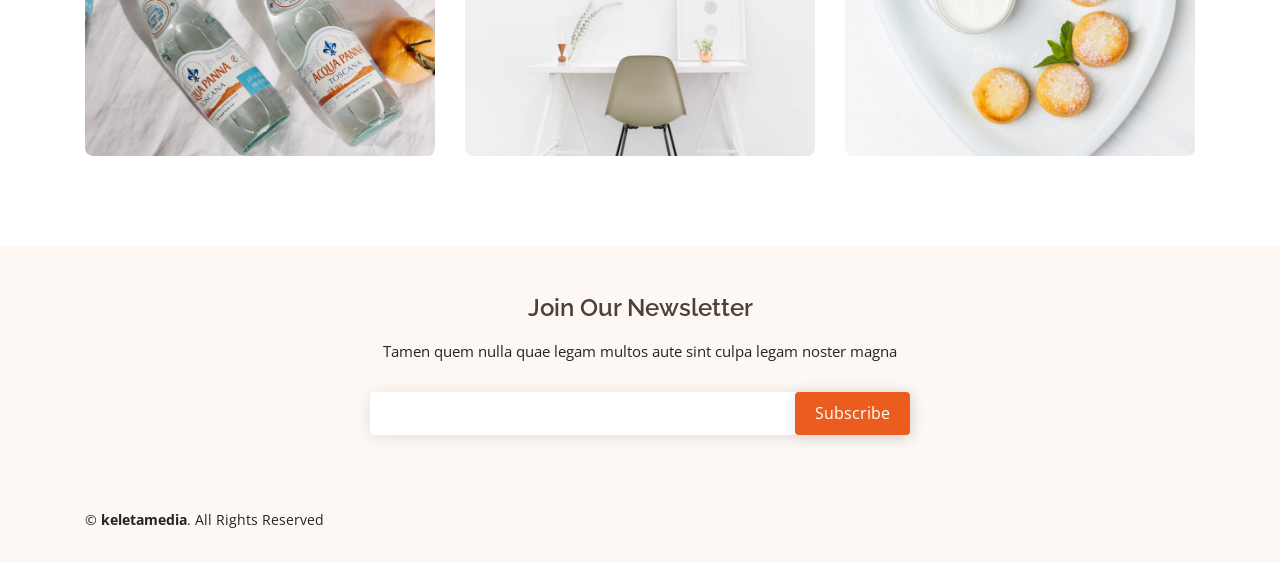
==== commit e5d696bb: "updating apple-touch-icon" ====
--- a/index.html
+++ b/index.html
@@ -11,7 +11,7 @@
 
   <!-- Favicons -->
   <link href="assets/img/keleta_media_favicon_logo.png" rel="icon">
-  <link href="assets/img/apple-touch-icon.png" rel="apple-touch-icon">
+  <link href="assets/img/keleta_media_favicon_logo.png" rel="apple-touch-icon">
 
   <!-- Google Fonts -->
   <link href="https://fonts.googleapis.com/css?family=Open+Sans:300,300i,400,400i,600,600i,700,700i|Raleway:300,300i,400,400i,600,600i,700,700i" rel="stylesheet">
@@ -350,4 +350,4 @@
 
 </body>
 
-</html>+</html>
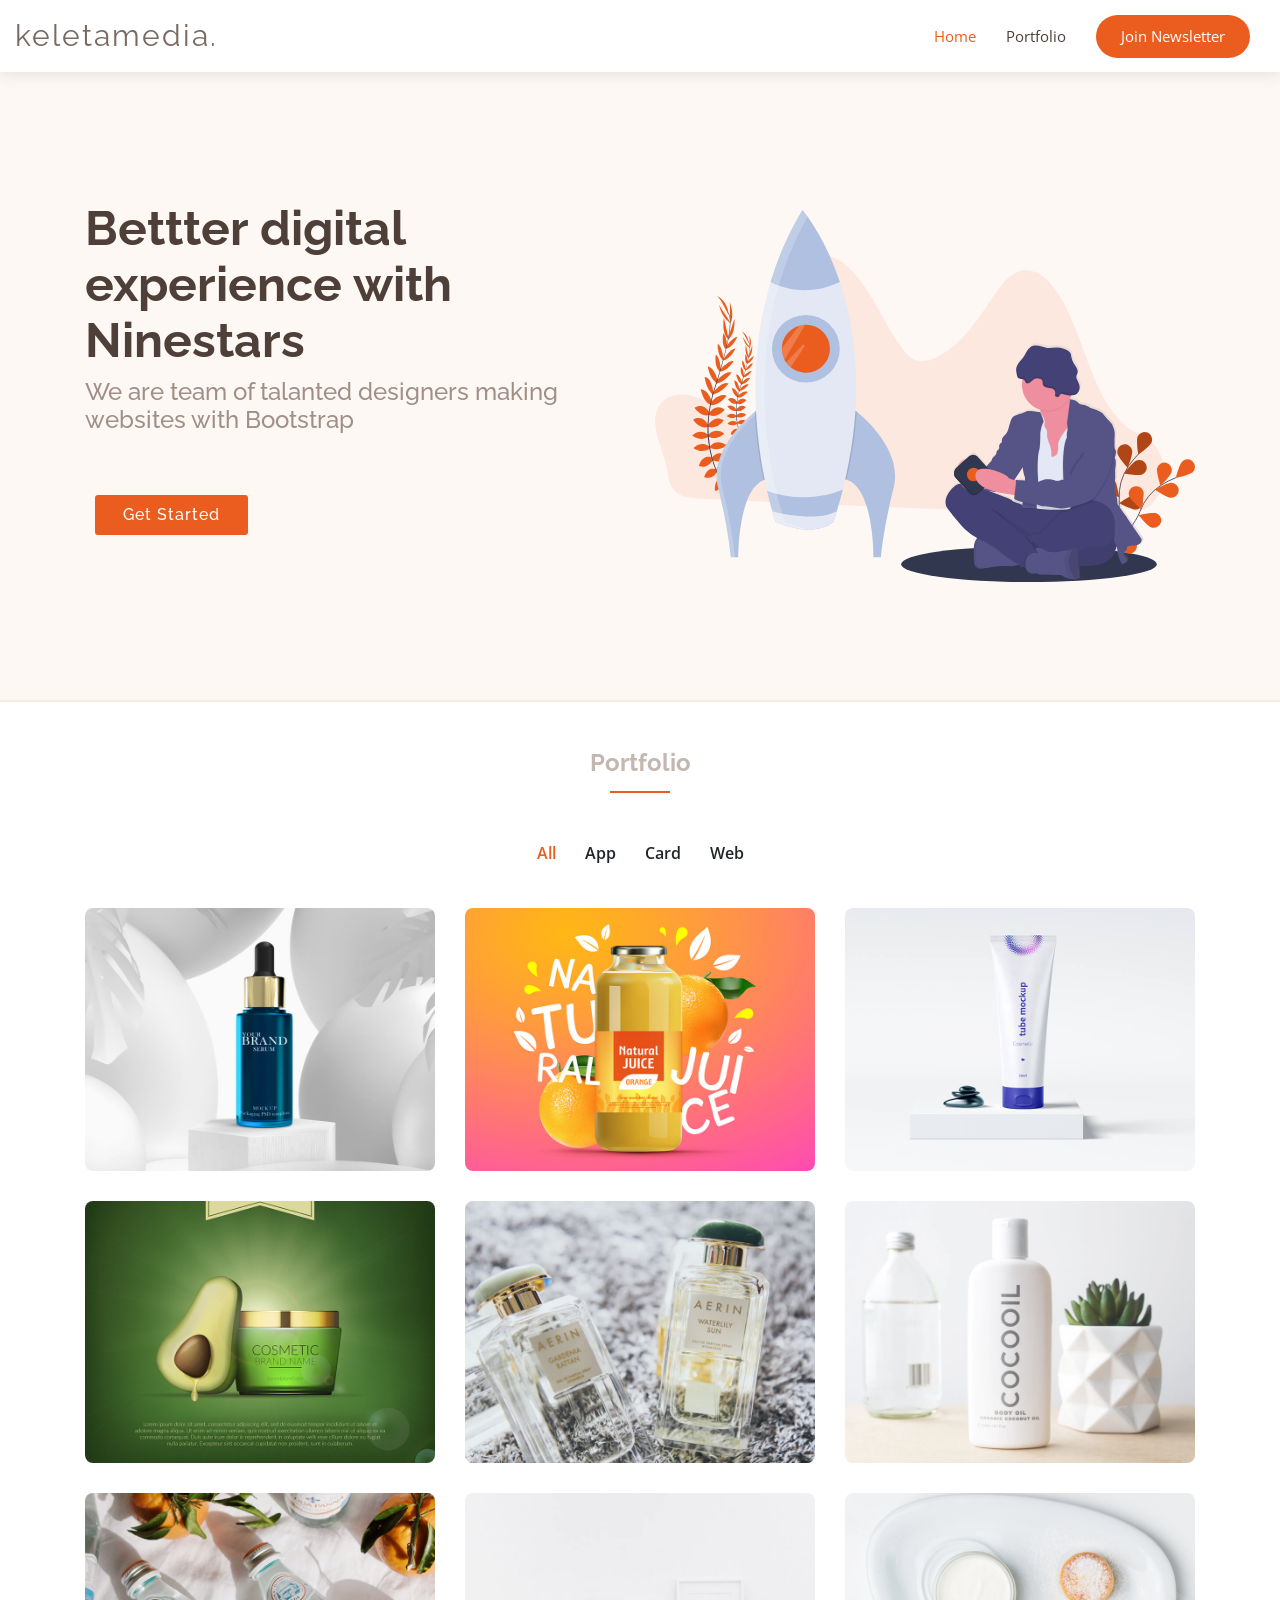
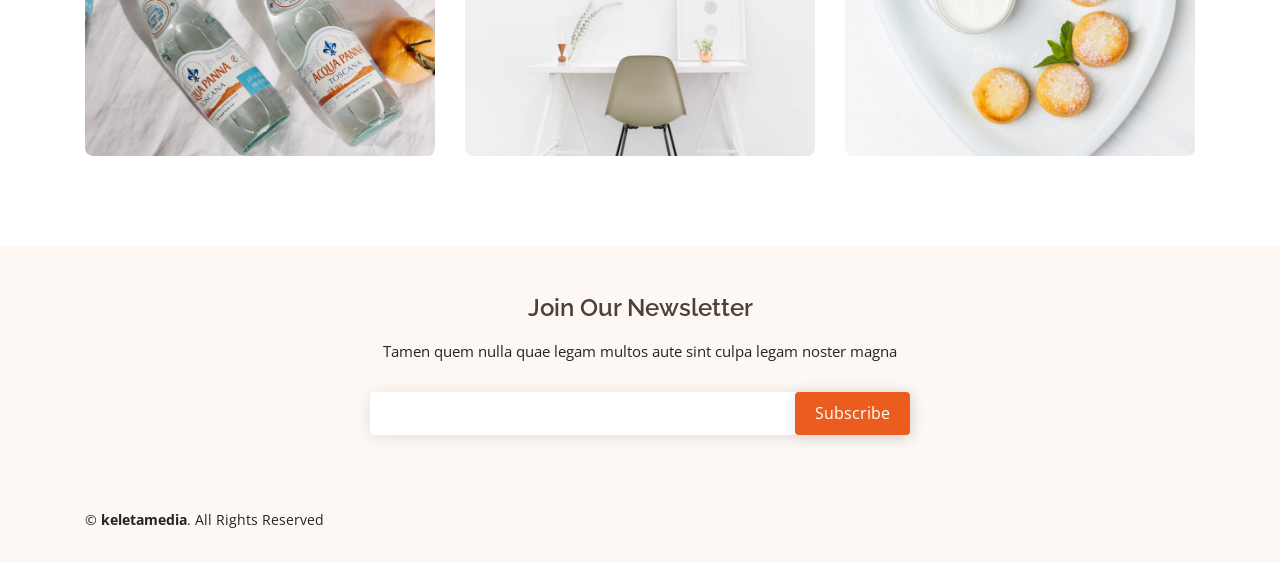
==== commit 494152bf: "removed back to top button" ====
--- a/index.html
+++ b/index.html
@@ -333,8 +333,6 @@
     
   </footer><!-- End Footer -->
 
-  <a href="#" class="back-to-top"><i class="icofont-simple-up"></i></a>
-
   <!-- Vendor JS Files -->
   <script src="assets/vendor/jquery/jquery.min.js"></script>
   <script src="assets/vendor/bootstrap/js/bootstrap.bundle.min.js"></script>
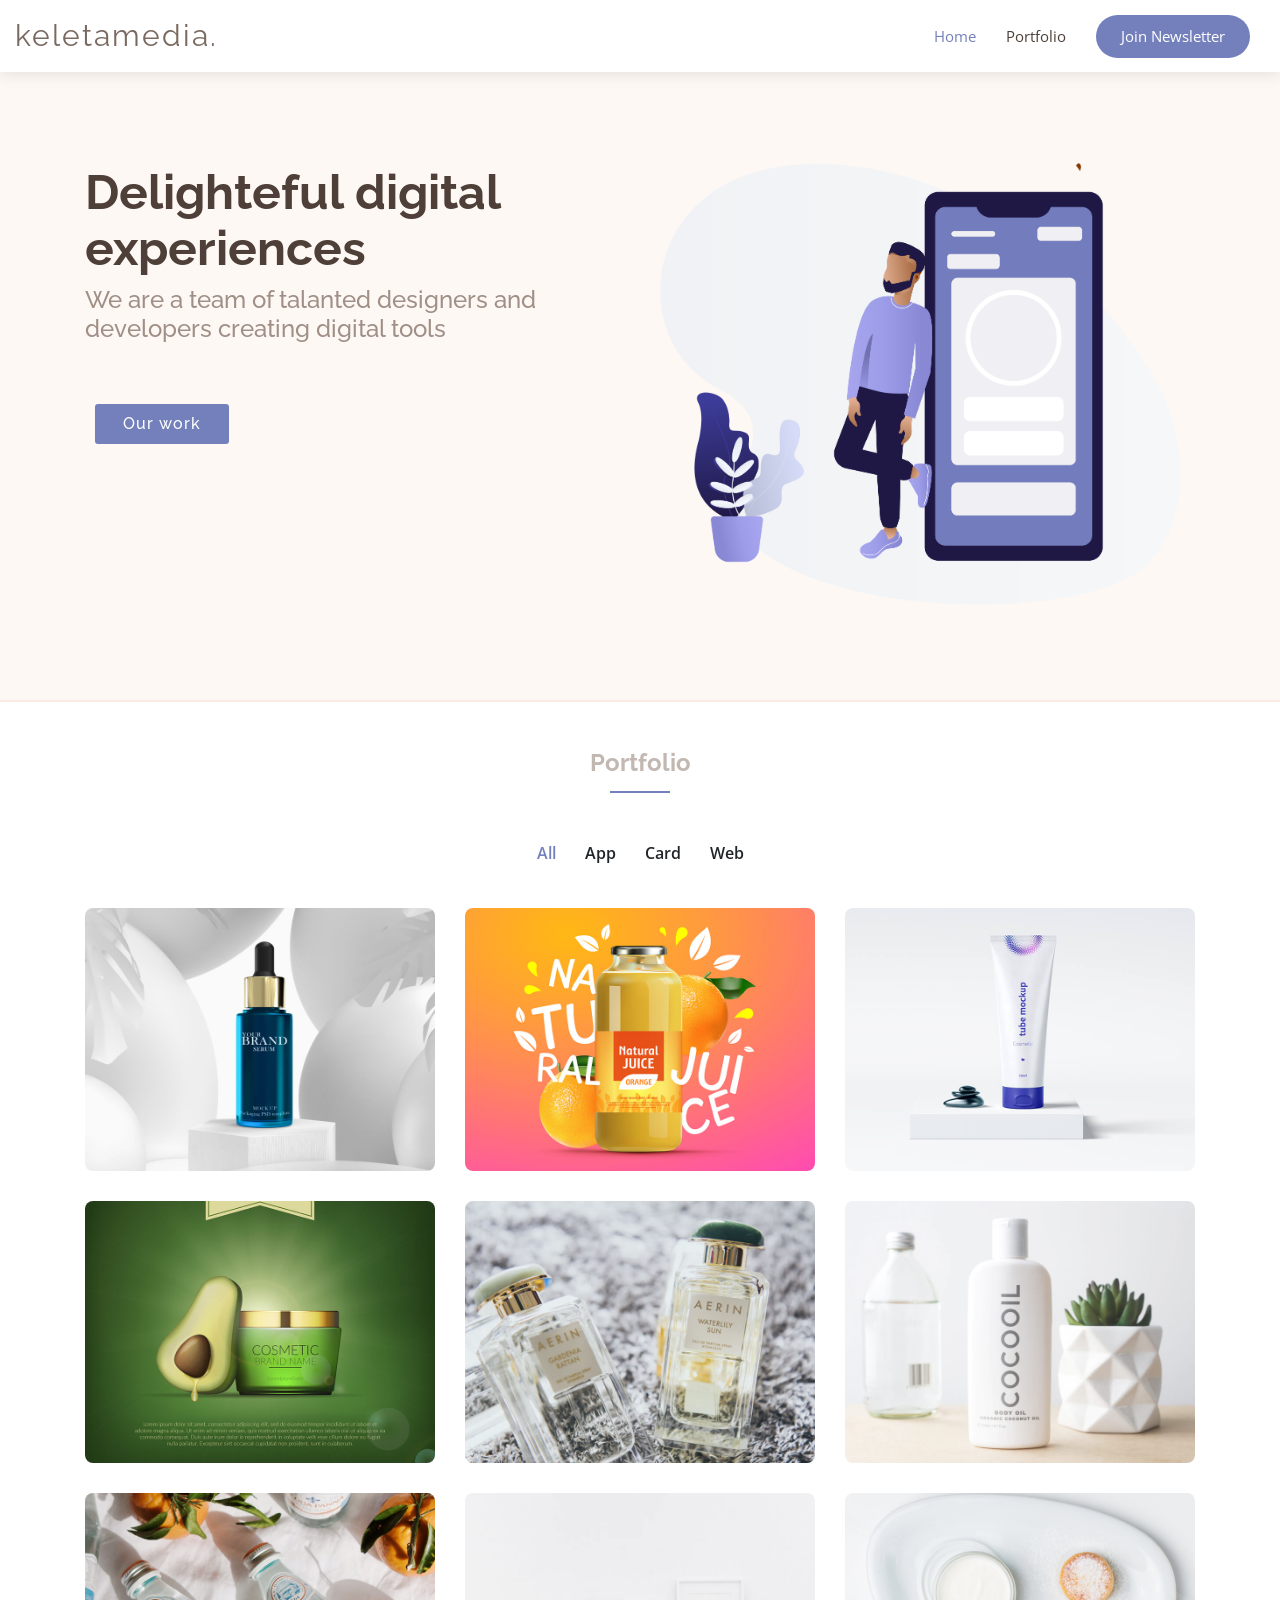
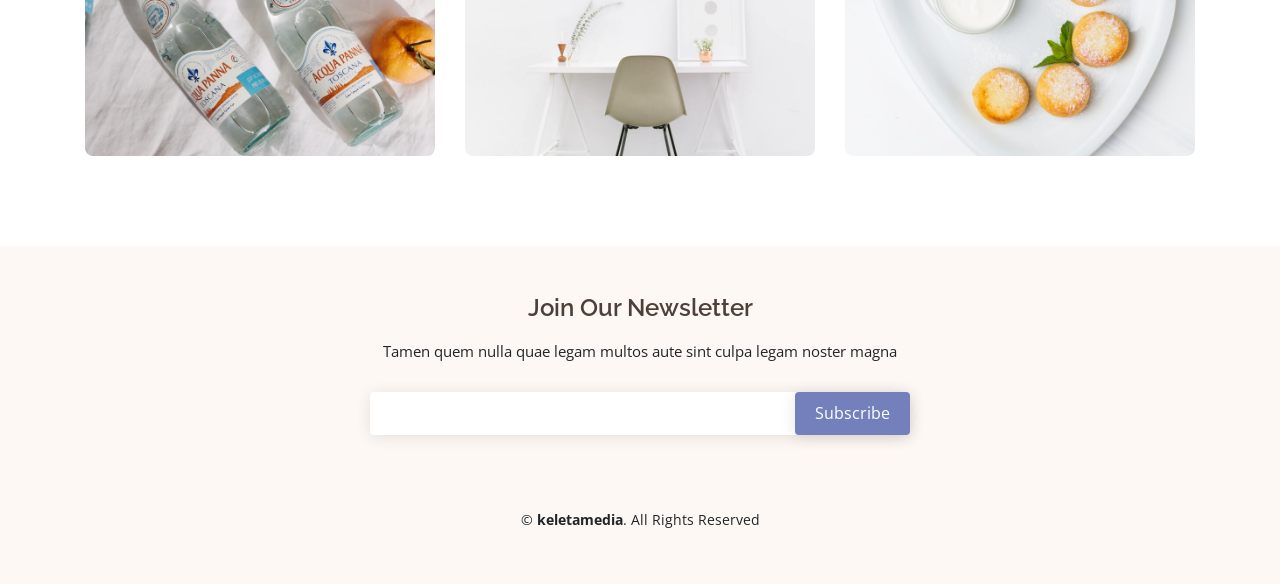
==== commit 463e2a2c: "updated css, color theme" ====
--- a/index.html
+++ b/index.html
@@ -1,351 +1,375 @@
 <!DOCTYPE html>
 <html lang="en">
-
-<head>
-  <meta charset="utf-8">
-  <meta content="width=device-width, initial-scale=1.0" name="viewport">
-
-  <title>KeletaMedia</title>
-  <meta content="" name="descriptison">
-  <meta content="" name="keywords">
-
-  <!-- Favicons -->
-  <link href="assets/img/keleta_media_favicon_logo.png" rel="icon">
-  <link href="assets/img/keleta_media_favicon_logo.png" rel="apple-touch-icon">
-
-  <!-- Google Fonts -->
-  <link href="https://fonts.googleapis.com/css?family=Open+Sans:300,300i,400,400i,600,600i,700,700i|Raleway:300,300i,400,400i,600,600i,700,700i" rel="stylesheet">
-
-  <!-- Vendor CSS Files -->
-  <link href="assets/vendor/bootstrap/css/bootstrap.min.css" rel="stylesheet">
-  <link href="assets/vendor/icofont/icofont.min.css" rel="stylesheet">
-  <link href="assets/vendor/boxicons/css/boxicons.min.css" rel="stylesheet">
-  <link href="assets/vendor/venobox/venobox.css" rel="stylesheet">
-  <link href="assets/vendor/owl.carousel/assets/owl.carousel.min.css" rel="stylesheet">
-  <link href="assets/vendor/aos/aos.css" rel="stylesheet">
-
-  <!-- Template Main CSS File -->
-  <link href="assets/css/style.css" rel="stylesheet">
-
-  <!-- =======================================================
+  <head>
+    <meta charset="utf-8" />
+    <meta content="width=device-width, initial-scale=1.0" name="viewport" />
+
+    <title>KeletaMedia</title>
+    <meta content="" name="descriptison" />
+    <meta content="" name="keywords" />
+
+    <!-- Favicons -->
+    <link href="assets/img/km_purple.png" rel="icon" />
+    <link href="assets/img/km.png" rel="apple-touch-icon" />
+
+    <!-- Google Fonts -->
+    <link
+      href="https://fonts.googleapis.com/css?family=Open+Sans:300,300i,400,400i,600,600i,700,700i|Raleway:300,300i,400,400i,600,600i,700,700i"
+      rel="stylesheet"
+    />
+
+    <!-- Vendor CSS Files -->
+    <link
+      href="assets/vendor/bootstrap/css/bootstrap.min.css"
+      rel="stylesheet"
+    />
+    <link href="assets/vendor/icofont/icofont.min.css" rel="stylesheet" />
+    <link href="assets/vendor/boxicons/css/boxicons.min.css" rel="stylesheet" />
+    <link href="assets/vendor/venobox/venobox.css" rel="stylesheet" />
+    <link
+      href="assets/vendor/owl.carousel/assets/owl.carousel.min.css"
+      rel="stylesheet"
+    />
+    <link href="assets/vendor/aos/aos.css" rel="stylesheet" />
+
+    <!-- Template Main CSS File -->
+    <link href="assets/css/style.css" rel="stylesheet" />
+
+    <!-- =======================================================
   * Template Name: Ninestars - v2.2.0
   * Template URL: https://bootstrapmade.com/ninestars-free-bootstrap-3-theme-for-creative/
   * Author: BootstrapMade.com
   * License: https://bootstrapmade.com/license/
   ======================================================== -->
-</head>
-
-<body>
-
-  <!-- ======= Header ======= -->
-  <header id="header" class="fixed-top">
-    <div class="container-fluid d-flex">
-
-      <div class="logo mr-auto">
-        <h1 class="text-light"><a href="index.html"><span>keletamedia.</span></a></h1>
-        <!-- Uncomment below if you prefer to use an image logo -->
-        <!-- <a href="index.html"><img src="assets/img/logo.png" alt="" class="img-fluid"></a>-->
+  </head>
+
+  <body>
+    <!-- ======= Header ======= -->
+    <header id="header" class="fixed-top">
+      <div class="container-fluid d-flex">
+        <div class="logo mr-auto">
+          <h1 class="text-light">
+            <a href="index.html"><span>keletamedia.</span></a>
+          </h1>
+          <!-- Uncomment below if you prefer to use an image logo -->
+          <!-- <a href="index.html"><img src="assets/img/logo.png" alt="" class="img-fluid"></a>-->
+        </div>
+
+        <nav class="nav-menu d-none d-lg-block">
+          <ul>
+            <li class="active"><a href="#hero">Home</a></li>
+            <li><a href="#portfolio">Portfolio</a></li>
+
+            <li class="get-started"><a href="#footer">Join Newsletter</a></li>
+          </ul>
+        </nav>
+        <!-- .nav-menu -->
       </div>
-
-      <nav class="nav-menu d-none d-lg-block">
-        <ul>
-          <li class="active"><a href="#hero">Home</a></li>
-          <li><a href="#portfolio">Portfolio</a></li>
-
-          <li class="get-started"><a href="#footer">Join Newsletter</a></li>
-        </ul>
-      </nav><!-- .nav-menu -->
-
-    </div>
-  </header><!-- End Header -->
-
-  <!-- ======= Hero Section ======= -->
-  <section id="hero" class="d-flex align-items-center">
-
-    <div class="container">
-      <div class="row">
-        <div class="col-lg-6 pt-5 pt-lg-0 order-2 order-lg-1">
-          <h1>Bettter digital experience with Ninestars</h1>
-          <h2>We are team of talanted designers making websites with Bootstrap</h2>
-          <a href="#about" class="btn-get-started scrollto">Get Started</a>
-        </div>
-        <div class="col-lg-6 order-1 order-lg-2 hero-img">
-          <img src="assets/img/hero-img.svg" class="img-fluid animated" alt="">
+    </header>
+    <!-- End Header -->
+
+    <!-- ======= Hero Section ======= -->
+    <section id="hero" class="d-flex align-items-center">
+      <div class="container">
+        <div class="row">
+          <div class="col-lg-6 pt-5 order-2 order-md-1">
+            <h1>Delighteful digital experiences</h1>
+            <h2>
+              We are a team of talanted designers and developers creating
+              digital tools
+            </h2>
+            <a href="#portfolio" class="btn-get-started scrollto">Our work</a>
+          </div>
+          <div class="col-lg-6 order-1 order-lg-2 hero-img">
+            <img
+              src="assets/img/abe_logo.png"
+              class="img-fluid animated"
+              alt=""
+            />
+          </div>
         </div>
       </div>
-    </div>
-
-  </section><!-- End Hero -->
-
-  <main id="main">
-    <!-- ======= Portfolio Section ======= -->
-    <section id="portfolio" class="portfolio">
-      <div class="container">
-
-        <div class="section-title" data-aos="fade-up">
-          <h2>Portfolio</h2>
-          <p></p>
-        </div>
-
-        <div class="row" data-aos="fade-up" data-aos-delay="100">
-          <div class="col-lg-12">
-            <ul id="portfolio-flters">
-              <li data-filter="*" class="filter-active">All</li>
-              <li data-filter=".filter-app">App</li>
-              <li data-filter=".filter-card">Card</li>
-              <li data-filter=".filter-web">Web</li>
-            </ul>
-          </div>
-        </div>
-
-        <div class="row portfolio-container" data-aos="fade-up" data-aos-delay="200">
-
-          <div class="col-lg-4 col-md-6 portfolio-item filter-app">
-            <div class="portfolio-wrap">
-              <img src="assets/img/portfolio/portfolio-1.jpg" class="img-fluid" alt="">
-              <div class="portfolio-links">
-                <a href="assets/img/portfolio/portfolio-1.jpg" data-gall="portfolioGallery" class="venobox" title="App 1"><i class="icofont-plus-circle"></i></a>
-                <a href="portfolio-details.html" title="More Details"><i class="icofont-link"></i></a>
-              </div>
-              <div class="portfolio-info">
-                <h4>App 1</h4>
-                <p>App</p>
-              </div>
-            </div>
-          </div>
-
-          <div class="col-lg-4 col-md-6 portfolio-item filter-web">
-            <div class="portfolio-wrap">
-              <img src="assets/img/portfolio/portfolio-2.jpg" class="img-fluid" alt="">
-              <div class="portfolio-links">
-                <a href="assets/img/portfolio/portfolio-2.jpg" data-gall="portfolioGallery" class="venobox" title="Web 3"><i class="icofont-plus-circle"></i></a>
-                <a href="portfolio-details.html" title="More Details"><i class="icofont-link"></i></a>
-              </div>
-              <div class="portfolio-info">
-                <h4>Web 3</h4>
-                <p>Web</p>
-              </div>
-            </div>
-          </div>
-
-          <div class="col-lg-4 col-md-6 portfolio-item filter-app">
-            <div class="portfolio-wrap">
-              <img src="assets/img/portfolio/portfolio-3.jpg" class="img-fluid" alt="">
-              <div class="portfolio-links">
-                <a href="assets/img/portfolio/portfolio-3.jpg" data-gall="portfolioGallery" class="venobox" title="App 2"><i class="icofont-plus-circle"></i></a>
-                <a href="portfolio-details.html" title="More Details"><i class="icofont-link"></i></a>
-              </div>
-              <div class="portfolio-info">
-                <h4>App 2</h4>
-                <p>App</p>
-              </div>
-            </div>
-          </div>
-
-          <div class="col-lg-4 col-md-6 portfolio-item filter-card">
-            <div class="portfolio-wrap">
-              <img src="assets/img/portfolio/portfolio-4.jpg" class="img-fluid" alt="">
-              <div class="portfolio-links">
-                <a href="assets/img/portfolio/portfolio-4.jpg" data-gall="portfolioGallery" class="venobox" title="Card 2"><i class="icofont-plus-circle"></i></a>
-                <a href="portfolio-details.html" title="More Details"><i class="icofont-link"></i></a>
-              </div>
-              <div class="portfolio-info">
-                <h4>Card 2</h4>
-                <p>Card</p>
-              </div>
-            </div>
-          </div>
-
-          <div class="col-lg-4 col-md-6 portfolio-item filter-web">
-            <div class="portfolio-wrap">
-              <img src="assets/img/portfolio/portfolio-5.jpg" class="img-fluid" alt="">
-              <div class="portfolio-links">
-                <a href="assets/img/portfolio/portfolio-5.jpg" data-gall="portfolioGallery" class="venobox" title="Web 2"><i class="icofont-plus-circle"></i></a>
-                <a href="portfolio-details.html" title="More Details"><i class="icofont-link"></i></a>
-              </div>
-              <div class="portfolio-info">
-                <h4>Web 2</h4>
-                <p>Web</p>
-              </div>
-            </div>
-          </div>
-
-          <div class="col-lg-4 col-md-6 portfolio-item filter-app">
-            <div class="portfolio-wrap">
-              <img src="assets/img/portfolio/portfolio-6.jpg" class="img-fluid" alt="">
-              <div class="portfolio-links">
-                <a href="assets/img/portfolio/portfolio-6.jpg" data-gall="portfolioGallery" class="venobox" title="App 3"><i class="icofont-plus-circle"></i></a>
-                <a href="portfolio-details.html" title="More Details"><i class="icofont-link"></i></a>
-              </div>
-              <div class="portfolio-info">
-                <h4>App 3</h4>
-                <p>App</p>
-              </div>
-            </div>
-          </div>
-
-          <div class="col-lg-4 col-md-6 portfolio-item filter-card">
-            <div class="portfolio-wrap">
-              <img src="assets/img/portfolio/portfolio-7.jpg" class="img-fluid" alt="">
-              <div class="portfolio-links">
-                <a href="assets/img/portfolio/portfolio-7.jpg" data-gall="portfolioGallery" class="venobox" title="Card 1"><i class="icofont-plus-circle"></i></a>
-                <a href="portfolio-details.html" title="More Details"><i class="icofont-link"></i></a>
-              </div>
-              <div class="portfolio-info">
-                <h4>Card 1</h4>
-                <p>Card</p>
-              </div>
-            </div>
-          </div>
-
-          <div class="col-lg-4 col-md-6 portfolio-item filter-card">
-            <div class="portfolio-wrap">
-              <img src="assets/img/portfolio/portfolio-8.jpg" class="img-fluid" alt="">
-              <div class="portfolio-links">
-                <a href="assets/img/portfolio/portfolio-8.jpg" data-gall="portfolioGallery" class="venobox" title="Card 3"><i class="icofont-plus-circle"></i></a>
-                <a href="portfolio-details.html" title="More Details"><i class="icofont-link"></i></a>
-              </div>
-              <div class="portfolio-info">
-                <h4>Card 3</h4>
-                <p>Card</p>
-              </div>
-            </div>
-          </div>
-
-          <div class="col-lg-4 col-md-6 portfolio-item filter-web">
-            <div class="portfolio-wrap">
-              <img src="assets/img/portfolio/portfolio-9.jpg" class="img-fluid" alt="">
-              <div class="portfolio-links">
-                <a href="assets/img/portfolio/portfolio-9.jpg" data-gall="portfolioGallery" class="venobox" title="Web 3"><i class="icofont-plus-circle"></i></a>
-                <a href="portfolio-details.html" title="More Details"><i class="icofont-link"></i></a>
-              </div>
-              <div class="portfolio-info">
-                <h4>Web 3</h4>
-                <p>Web</p>
-              </div>
-            </div>
-          </div>
-
-        </div>
-
+    </section>
+    <!-- End Hero -->
+
+    <main id="main">
+      <!-- ======= Portfolio Section ======= -->
+      <section id="portfolio" class="portfolio">
+        <div class="container">
+          <div class="section-title" data-aos="fade-up">
+            <h2>Portfolio</h2>
+            <p></p>
+          </div>
+
+          <div class="row" data-aos="fade-up" data-aos-delay="100">
+            <div class="col-lg-12">
+              <ul id="portfolio-flters">
+                <li data-filter="*" class="filter-active">All</li>
+                <li data-filter=".filter-app">App</li>
+                <li data-filter=".filter-card">Card</li>
+                <li data-filter=".filter-web">Web</li>
+              </ul>
+            </div>
+          </div>
+
+          <div
+            class="row portfolio-container"
+            data-aos="fade-up"
+            data-aos-delay="200"
+          >
+            <div class="col-lg-4 col-md-6 portfolio-item filter-app">
+              <div class="portfolio-wrap">
+                <img
+                  src="assets/img/portfolio/portfolio-1.jpg"
+                  class="img-fluid"
+                  alt=""
+                />
+                <div class="portfolio-links">
+                  <a
+                    href="assets/img/portfolio/portfolio-1.jpg"
+                    data-gall="portfolioGallery"
+                    class="venobox"
+                    title="App 1"
+                    ><i class="icofont-plus-circle"></i
+                  ></a>
+                </div>
+                <div class="portfolio-info">
+                  <h4>App 1</h4>
+                  <p>App</p>
+                </div>
+              </div>
+            </div>
+
+            <div class="col-lg-4 col-md-6 portfolio-item filter-web">
+              <div class="portfolio-wrap">
+                <img
+                  src="assets/img/portfolio/portfolio-2.jpg"
+                  class="img-fluid"
+                  alt=""
+                />
+                <div class="portfolio-links">
+                  <a
+                    href="assets/img/portfolio/portfolio-2.jpg"
+                    data-gall="portfolioGallery"
+                    class="venobox"
+                    title="Web 3"
+                    ><i class="icofont-plus-circle"></i
+                  ></a>
+                </div>
+                <div class="portfolio-info">
+                  <h4>Web 3</h4>
+                  <p>Web</p>
+                </div>
+              </div>
+            </div>
+
+            <div class="col-lg-4 col-md-6 portfolio-item filter-app">
+              <div class="portfolio-wrap">
+                <img
+                  src="assets/img/portfolio/portfolio-3.jpg"
+                  class="img-fluid"
+                  alt=""
+                />
+                <div class="portfolio-links">
+                  <a
+                    href="assets/img/portfolio/portfolio-3.jpg"
+                    data-gall="portfolioGallery"
+                    class="venobox"
+                    title="App 2"
+                    ><i class="icofont-plus-circle"></i
+                  ></a>
+                </div>
+                <div class="portfolio-info">
+                  <h4>App 2</h4>
+                  <p>App</p>
+                </div>
+              </div>
+            </div>
+
+            <div class="col-lg-4 col-md-6 portfolio-item filter-card">
+              <div class="portfolio-wrap">
+                <img
+                  src="assets/img/portfolio/portfolio-4.jpg"
+                  class="img-fluid"
+                  alt=""
+                />
+                <div class="portfolio-links">
+                  <a
+                    href="assets/img/portfolio/portfolio-4.jpg"
+                    data-gall="portfolioGallery"
+                    class="venobox"
+                    title="Card 2"
+                    ><i class="icofont-plus-circle"></i
+                  ></a>
+                </div>
+                <div class="portfolio-info">
+                  <h4>Card 2</h4>
+                  <p>Card</p>
+                </div>
+              </div>
+            </div>
+
+            <div class="col-lg-4 col-md-6 portfolio-item filter-web">
+              <div class="portfolio-wrap">
+                <img
+                  src="assets/img/portfolio/portfolio-5.jpg"
+                  class="img-fluid"
+                  alt=""
+                />
+                <div class="portfolio-links">
+                  <a
+                    href="assets/img/portfolio/portfolio-5.jpg"
+                    data-gall="portfolioGallery"
+                    class="venobox"
+                    title="Web 2"
+                    ><i class="icofont-plus-circle"></i
+                  ></a>
+                </div>
+                <div class="portfolio-info">
+                  <h4>Web 2</h4>
+                  <p>Web</p>
+                </div>
+              </div>
+            </div>
+
+            <div class="col-lg-4 col-md-6 portfolio-item filter-app">
+              <div class="portfolio-wrap">
+                <img
+                  src="assets/img/portfolio/portfolio-6.jpg"
+                  class="img-fluid"
+                  alt=""
+                />
+                <div class="portfolio-links">
+                  <a
+                    href="assets/img/portfolio/portfolio-6.jpg"
+                    data-gall="portfolioGallery"
+                    class="venobox"
+                    title="App 3"
+                    ><i class="icofont-plus-circle"></i
+                  ></a>
+                </div>
+                <div class="portfolio-info">
+                  <h4>App 3</h4>
+                  <p>App</p>
+                </div>
+              </div>
+            </div>
+
+            <div class="col-lg-4 col-md-6 portfolio-item filter-card">
+              <div class="portfolio-wrap">
+                <img
+                  src="assets/img/portfolio/portfolio-7.jpg"
+                  class="img-fluid"
+                  alt=""
+                />
+                <div class="portfolio-links">
+                  <a
+                    href="assets/img/portfolio/portfolio-7.jpg"
+                    data-gall="portfolioGallery"
+                    class="venobox"
+                    title="Card 1"
+                    ><i class="icofont-plus-circle"></i
+                  ></a>
+                </div>
+                <div class="portfolio-info">
+                  <h4>Card 1</h4>
+                  <p>Card</p>
+                </div>
+              </div>
+            </div>
+
+            <div class="col-lg-4 col-md-6 portfolio-item filter-card">
+              <div class="portfolio-wrap">
+                <img
+                  src="assets/img/portfolio/portfolio-8.jpg"
+                  class="img-fluid"
+                  alt=""
+                />
+                <div class="portfolio-links">
+                  <a
+                    href="assets/img/portfolio/portfolio-8.jpg"
+                    data-gall="portfolioGallery"
+                    class="venobox"
+                    title="Card 3"
+                    ><i class="icofont-plus-circle"></i
+                  ></a>
+                </div>
+                <div class="portfolio-info">
+                  <h4>Card 3</h4>
+                  <p>Card</p>
+                </div>
+              </div>
+            </div>
+
+            <div class="col-lg-4 col-md-6 portfolio-item filter-web">
+              <div class="portfolio-wrap">
+                <img
+                  src="assets/img/portfolio/portfolio-9.jpg"
+                  class="img-fluid"
+                  alt=""
+                />
+                <div class="portfolio-links">
+                  <a
+                    href="assets/img/portfolio/portfolio-9.jpg"
+                    data-gall="portfolioGallery"
+                    class="venobox"
+                    title="Web 3"
+                    ><i class="icofont-plus-circle"></i
+                  ></a>
+                </div>
+                <div class="portfolio-info">
+                  <h4>Web 3</h4>
+                  <p>Web</p>
+                </div>
+              </div>
+            </div>
+          </div>
+        </div>
+      </section>
+      <!-- End Portfolio Section -->
+    </main>
+    <!-- End #main -->
+
+    <!-- ======= Footer ======= -->
+    <footer id="footer">
+      <div class="footer-newsletter" data-aos="fade-up">
+        <div class="container">
+          <div class="row justify-content-center">
+            <div class="col-lg-6">
+              <h4>Join Our Newsletter</h4>
+              <p>
+                Tamen quem nulla quae legam multos aute sint culpa legam noster
+                magna
+              </p>
+              <form method="post" action="https://upscri.be/mikrjy">
+                <input type="email" name="email" />
+                <input type="submit" value="Subscribe" />
+              </form>
+              <!-- <embed src="https://upscri.be/mikrjy" width="100%" height="100%"> -->
+            </div>
+          </div>
+        </div>
       </div>
-    </section><!-- End Portfolio Section -->
-
-    <!-- ======= Contact Us Section ======= -->
-    <!-- <section id="contact" class="contact">
-      <div class="container">
-
-        <div class="section-title" data-aos="fade-up">
-          <h2>Contact Us</h2>
-          <p>Contact us the get started</p>
-        </div>
-
-        <div class="row">
-
-          <div class="col-lg-5 d-flex align-items-stretch" data-aos="fade-up" data-aos-delay="100">
-            <div class="info">
-              <div class="address">
-                <i class="icofont-google-map"></i>
-                <h4>Location:</h4>
-                <p>A108 Adam Street, New York, NY 535022</p>
-              </div>
-
-              <div class="email">
-                <i class="icofont-envelope"></i>
-                <h4>Email:</h4>
-                <p>info@example.com</p>
-              </div>
-
-              <div class="phone">
-                <i class="icofont-phone"></i>
-                <h4>Call:</h4>
-                <p>+1 5589 55488 55s</p>
-              </div>
-
-              <iframe src="https://www.google.com/maps/embed?pb=!1m14!1m8!1m3!1d12097.433213460943!2d-74.0062269!3d40.7101282!3m2!1i1024!2i768!4f13.1!3m3!1m2!1s0x0%3A0xb89d1fe6bc499443!2sDowntown+Conference+Center!5e0!3m2!1smk!2sbg!4v1539943755621" frameborder="0" style="border:0; width: 100%; height: 290px;" allowfullscreen></iframe>
-            </div>
-
-          </div>
-
-          <div class="col-lg-7 mt-5 mt-lg-0 d-flex align-items-stretch" data-aos="fade-up" data-aos-delay="200">
-            <form action="forms/contact.php" method="post" role="form" class="php-email-form">
-              <div class="form-row">
-                <div class="form-group col-md-6">
-                  <label for="name">Your Name</label>
-                  <input type="text" name="name" class="form-control" id="name" data-rule="minlen:4" data-msg="Please enter at least 4 chars" />
-                  <div class="validate"></div>
-                </div>
-                <div class="form-group col-md-6">
-                  <label for="name">Your Email</label>
-                  <input type="email" class="form-control" name="email" id="email" data-rule="email" data-msg="Please enter a valid email" />
-                  <div class="validate"></div>
-                </div>
-              </div>
-              <div class="form-group">
-                <label for="name">Subject</label>
-                <input type="text" class="form-control" name="subject" id="subject" data-rule="minlen:4" data-msg="Please enter at least 8 chars of subject" />
-                <div class="validate"></div>
-              </div>
-              <div class="form-group">
-                <label for="name">Message</label>
-                <textarea class="form-control" name="message" rows="10" data-rule="required" data-msg="Please write something for us"></textarea>
-                <div class="validate"></div>
-              </div>
-              <div class="mb-3">
-                <div class="loading">Loading</div>
-                <div class="error-message"></div>
-                <div class="sent-message">Your message has been sent. Thank you!</div>
-              </div>
-              <div class="text-center"><button type="submit">Send Message</button></div>
-            </form>
-          </div>
-
-        </div>
-
+      <div class="container py-4">
+        <div class="copyright">
+          &copy; <strong><span>keletamedia</span></strong
+          >. All Rights Reserved
+        </div>
       </div>
-    </section>End Contact Us Section -->
-
-  </main><!-- End #main -->
-
-  <!-- ======= Footer ======= -->
-  <footer id="footer">
-
-    <div class="footer-newsletter" data-aos="fade-up">
-      <div class="container">
-        <div class="row justify-content-center">
-          <div class="col-lg-6">
-            <h4>Join Our Newsletter</h4>
-            <p>Tamen quem nulla quae legam multos aute sint culpa legam noster magna</p>
-            <form method="post" action="https://upscri.be/mikrjy">
-              <input type="email" name="email">
-              <input type="submit" value="Subscribe"> 
-            </form>
-            <!-- <embed src="https://upscri.be/mikrjy" width="100%" height="100%"> -->
-          </div>
-        </div>
-      </div>
-    </div>
-    <div class="container py-4">
-      <div class="copyright">
-        &copy; <strong><span>keletamedia</span></strong>. All Rights Reserved
-      </div>
-    </div>
-    
-  </footer><!-- End Footer -->
-
-  <!-- Vendor JS Files -->
-  <script src="assets/vendor/jquery/jquery.min.js"></script>
-  <script src="assets/vendor/bootstrap/js/bootstrap.bundle.min.js"></script>
-  <script src="assets/vendor/jquery.easing/jquery.easing.min.js"></script>
-  <script src="assets/vendor/php-email-form/validate.js"></script>
-  <script src="assets/vendor/isotope-layout/isotope.pkgd.min.js"></script>
-  <script src="assets/vendor/venobox/venobox.min.js"></script>
-  <script src="assets/vendor/owl.carousel/owl.carousel.min.js"></script>
-  <script src="assets/vendor/aos/aos.js"></script>
-
-  <!-- Template Main JS File -->
-  <script src="assets/js/main.js"></script>
-
-</body>
-
+    </footer>
+    <!-- End Footer -->
+
+    <!-- Vendor JS Files -->
+    <script src="assets/vendor/jquery/jquery.min.js"></script>
+    <script src="assets/vendor/bootstrap/js/bootstrap.bundle.min.js"></script>
+    <script src="assets/vendor/jquery.easing/jquery.easing.min.js"></script>
+    <script src="assets/vendor/php-email-form/validate.js"></script>
+    <script src="assets/vendor/isotope-layout/isotope.pkgd.min.js"></script>
+    <script src="assets/vendor/venobox/venobox.min.js"></script>
+    <script src="assets/vendor/owl.carousel/owl.carousel.min.js"></script>
+    <script src="assets/vendor/aos/aos.js"></script>
+
+    <!-- Template Main JS File -->
+    <script src="assets/js/main.js"></script>
+  </body>
 </html>
--- a/assets/css/style.css
+++ b/assets/css/style.css
@@ -22,7 +22,13 @@
   text-decoration: none;
 }
 
-h1, h2, h3, h4, h5, h6, .font-primary {
+h1,
+h2,
+h3,
+h4,
+h5,
+h6,
+.font-primary {
   font-family: "Raleway", sans-serif;
 }
 
@@ -87,7 +93,8 @@
   letter-spacing: 2px;
 }
 
-#header .logo h1 a, #header .logo h1 a:hover {
+#header .logo h1 a,
+#header .logo h1 a:hover {
   color: #7a6960;
   text-decoration: none;
 }
@@ -106,7 +113,8 @@
 # Navigation Menu
 --------------------------------------------------------------*/
 /* Desktop Navigation */
-.nav-menu, .nav-menu * {
+.nav-menu,
+.nav-menu * {
   margin: 0;
   padding: 0;
   list-style: none;
@@ -128,13 +136,15 @@
   font-family: "Open Sans", sans-serif;
 }
 
-.nav-menu a:hover, .nav-menu .active > a, .nav-menu li:hover > a {
-  color: #eb5d1e;
+.nav-menu a:hover,
+.nav-menu .active > a,
+.nav-menu li:hover > a {
+  color: rgb(116, 128, 188);
   text-decoration: none;
 }
 
 .nav-menu .get-started a {
-  background: #eb5d1e;
+  background: rgb(116, 128, 188);
   color: #fff;
   border-radius: 50px;
   margin: 0 15px;
@@ -142,7 +152,7 @@
 }
 
 .nav-menu .get-started a:hover {
-  background: #ee7843;
+  background: rgb(102, 120, 212);
   color: #fff;
 }
 
@@ -179,8 +189,10 @@
   color: #3c1300;
 }
 
-.nav-menu .drop-down ul a:hover, .nav-menu .drop-down ul .active > a, .nav-menu .drop-down ul li:hover > a {
-  color: #eb5d1e;
+.nav-menu .drop-down ul a:hover,
+.nav-menu .drop-down ul .active > a,
+.nav-menu .drop-down ul li:hover > a {
+  color: rgb(116, 128, 188);
 }
 
 .nav-menu .drop-down > a:after {
@@ -252,13 +264,15 @@
   transition: 0.3s;
 }
 
-.mobile-nav a:hover, .mobile-nav .active > a, .mobile-nav li:hover > a {
-  color: #f39e7a;
+.mobile-nav a:hover,
+.mobile-nav .active > a,
+.mobile-nav li:hover > a {
+  color: rgb(116, 128, 188);
   text-decoration: none;
 }
 
 .mobile-nav .get-started a {
-  background: #eb5d1e;
+  background: rgb(116, 128, 188);
   color: #fff;
   border-radius: 50px;
   margin: 15px;
@@ -266,7 +280,7 @@
 }
 
 .mobile-nav .get-started a:hover {
-  background: #ee7843;
+  background: rgb(116, 128, 188);
   color: #fff;
 }
 
@@ -374,11 +388,11 @@
   transition: 0.5s;
   margin: 10px;
   color: #fff;
-  background: #eb5d1e;
+  background: rgb(116, 128, 188);
 }
 
 #hero .btn-get-started:hover {
-  background: #ef7f4d;
+  background: rgb(116, 128, 188);
 }
 
 #hero .animated {
@@ -481,12 +495,12 @@
 }
 
 .section-title p::after {
-  content: '';
+  content: "";
   position: absolute;
   display: block;
   width: 60px;
   height: 2px;
-  background: #eb5d1e;
+  background: rgb(116, 128, 188);
   bottom: 0;
   left: calc(50% - 30px);
 }
@@ -583,7 +597,7 @@
   padding: 30px;
   position: relative;
   overflow: hidden;
-  margin: 0  0 40px 0;
+  margin: 0 0 40px 0;
   background: #fff;
   box-shadow: 0 10px 29px 0 rgba(68, 88, 144, 0.1);
   transition: all 0.3s ease-in-out;
@@ -647,8 +661,9 @@
   transition: all 0.3s ease-in-out;
 }
 
-.portfolio #portfolio-flters li:hover, .portfolio #portfolio-flters li.filter-active {
-  color: #eb5d1e;
+.portfolio #portfolio-flters li:hover,
+.portfolio #portfolio-flters li.filter-active {
+  color: rgb(116, 128, 188);
 }
 
 .portfolio #portfolio-flters li:last-child {
@@ -693,7 +708,7 @@
 }
 
 .portfolio .portfolio-wrap .portfolio-links a {
-  color: #eb5d1e;
+  color: rgb(116, 128, 188);
   margin: 0 4px;
   font-size: 18px;
   line-height: 1;
@@ -713,7 +728,7 @@
 }
 
 .portfolio .portfolio-wrap .portfolio-links a:hover {
-  background: #eb5d1e;
+  background: rgb(116, 128, 188);
   color: #fff;
 }
 
@@ -770,7 +785,8 @@
   z-index: 1;
 }
 
-.portfolio-details .portfolio-details-carousel .owl-nav, .portfolio-details .portfolio-details-carousel .owl-dots {
+.portfolio-details .portfolio-details-carousel .owl-nav,
+.portfolio-details .portfolio-details-carousel .owl-dots {
   margin-top: 5px;
   text-align: left;
 }
@@ -785,7 +801,7 @@
 }
 
 .portfolio-details .portfolio-details-carousel .owl-dot.active {
-  background-color: #eb5d1e !important;
+  background-color: e !important;
 }
 
 .portfolio-details .portfolio-info {
@@ -971,7 +987,12 @@
 }
 
 .team .member:hover .member-info {
-  background: linear-gradient(0deg, rgba(78, 64, 57, 0.95) 0%, rgba(78, 64, 57, 0.95) 15%, rgba(255, 255, 255, 0) 100%);
+  background: linear-gradient(
+    0deg,
+    rgba(78, 64, 57, 0.95) 0%,
+    rgba(78, 64, 57, 0.95) 15%,
+    rgba(255, 255, 255, 0) 100%
+  );
   opacity: 1;
   transition: 0.4s;
 }
@@ -1006,7 +1027,8 @@
   opacity: 1;
 }
 
-.clients .owl-nav, .clients .owl-dots {
+.clients .owl-nav,
+.clients .owl-dots {
   margin-top: 5px;
   text-align: center;
 }
@@ -1093,7 +1115,9 @@
   color: #fff;
 }
 
-.contact .info .email:hover i, .contact .info .address:hover i, .contact .info .phone:hover i {
+.contact .info .email:hover i,
+.contact .info .address:hover i,
+.contact .info .phone:hover i {
   background: #eb5d1e;
   color: #fff;
 }
@@ -1161,7 +1185,8 @@
   animation: animate-loading 1s linear infinite;
 }
 
-.contact .php-email-form input, .contact .php-email-form textarea {
+.contact .php-email-form input,
+.contact .php-email-form textarea {
   border-radius: 0;
   box-shadow: none;
   font-size: 14px;
@@ -1258,7 +1283,7 @@
   background: none;
   font-size: 16px;
   padding: 0 20px;
-  background: #eb5d1e;
+  background: rgb(116, 128, 188);
   color: #fff;
   transition: 0.3s;
   border-radius: 4px;
@@ -1266,7 +1291,7 @@
 }
 
 #footer .footer-newsletter form input[type="submit"]:hover {
-  background: #c54811;
+  background: rgb(116, 128, 188);
 }
 
 #footer .footer-top {
@@ -1364,7 +1389,6 @@
 
 #footer .copyright {
   text-align: center;
-  float: left;
 }
 
 #footer .credits {
@@ -1379,7 +1403,8 @@
 }
 
 @media (max-width: 575px) {
-  #footer .copyright, #footer .credits {
+  #footer .copyright,
+  #footer .credits {
     float: none;
     -moz-text-align-last: center;
     text-align-last: center;
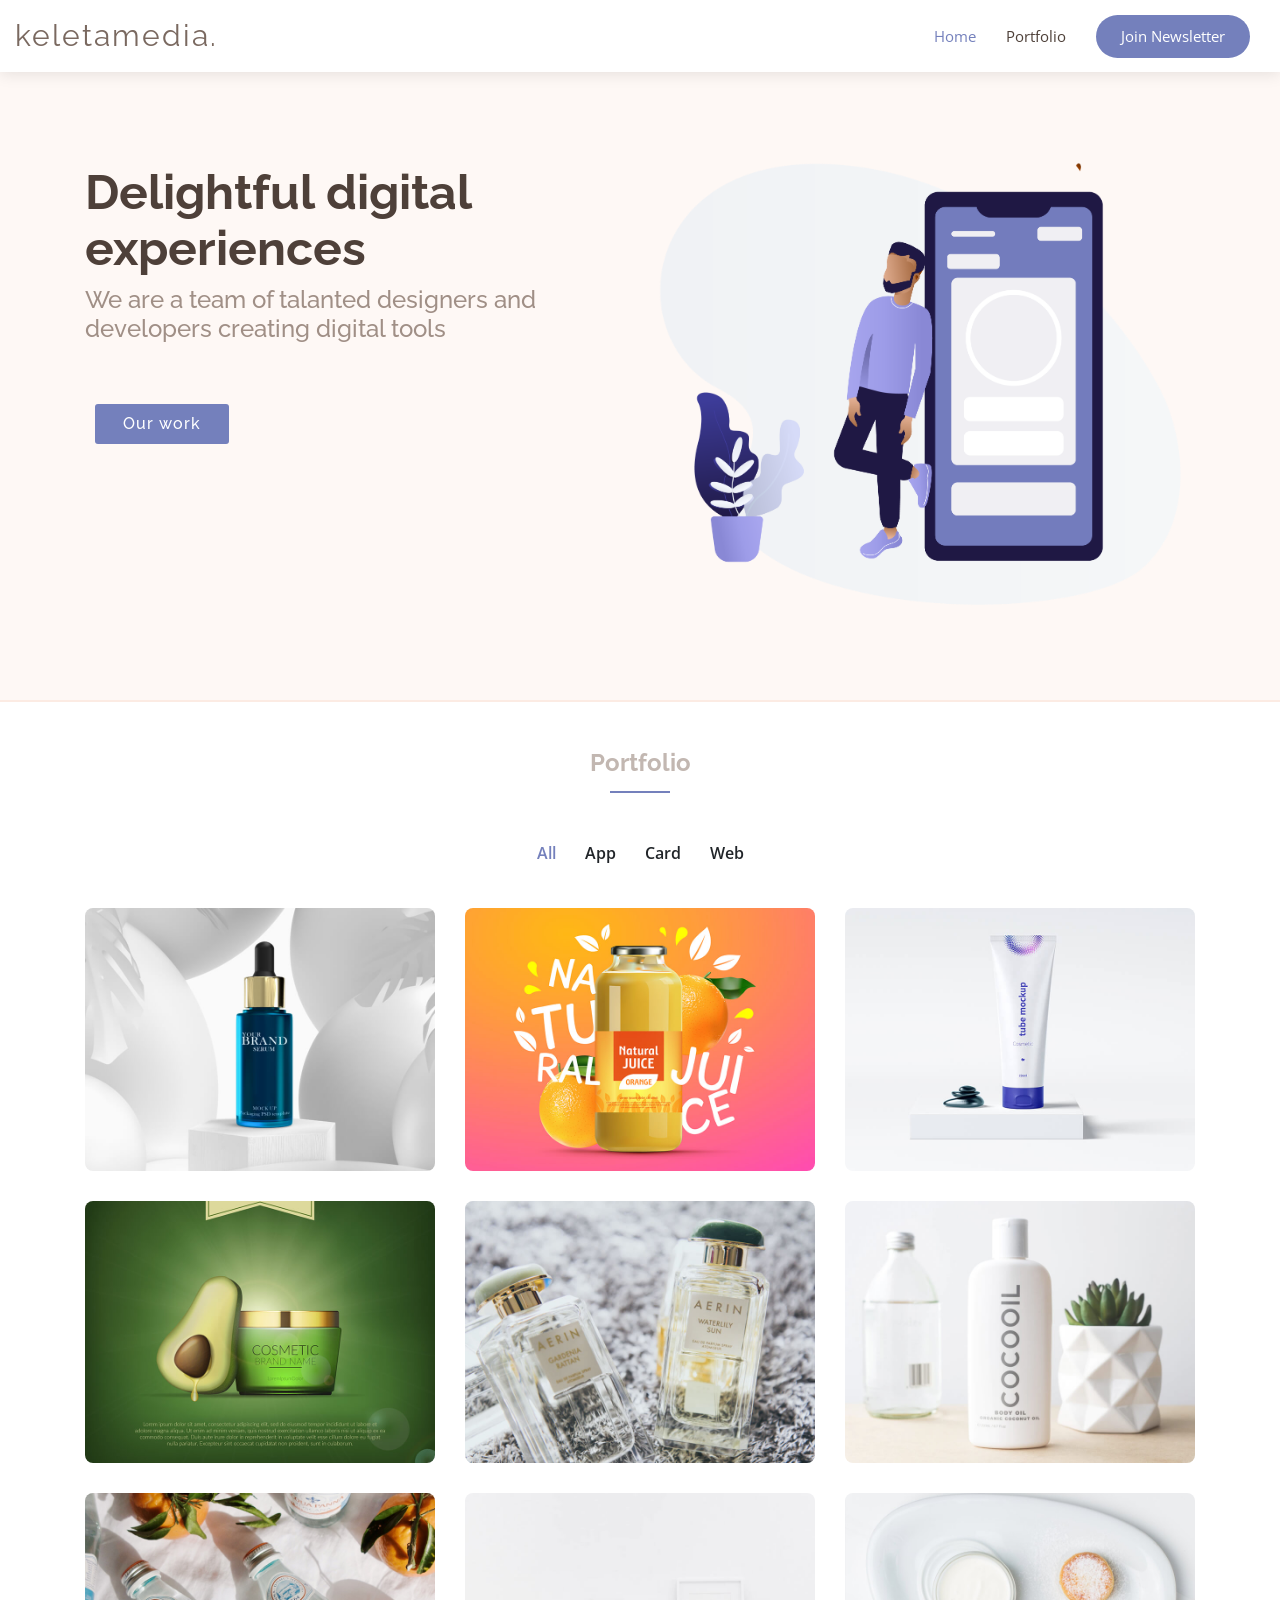
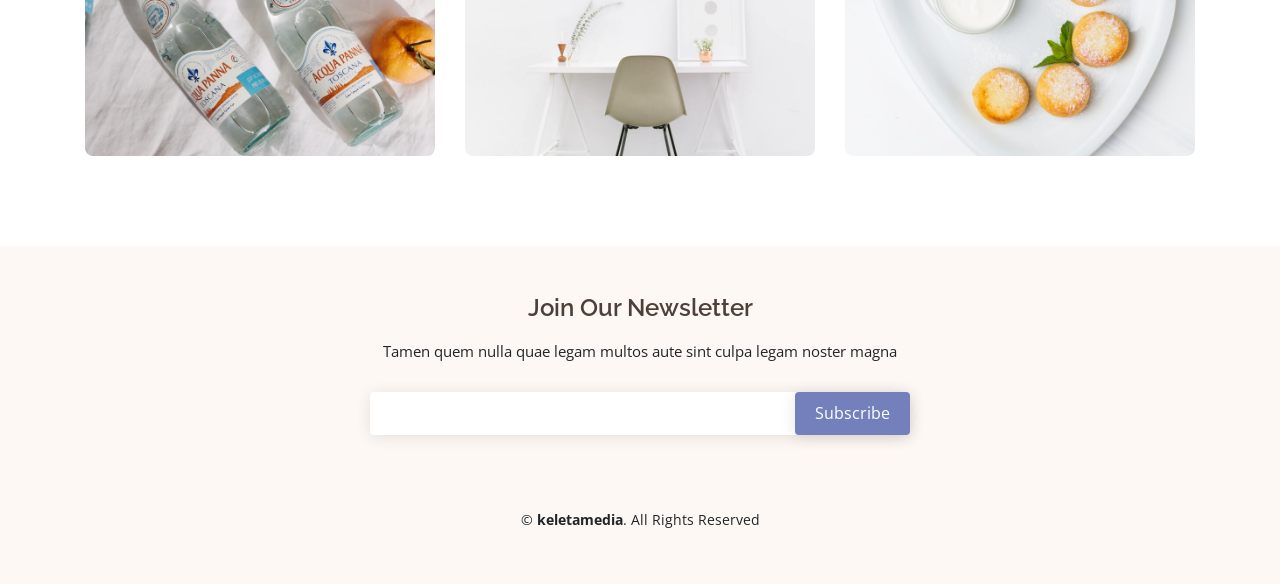
==== commit 2340f04e: "fixed a typo on banner message" ====
--- a/index.html
+++ b/index.html
@@ -73,7 +73,7 @@
       <div class="container">
         <div class="row">
           <div class="col-lg-6 pt-5 order-2 order-md-1">
-            <h1>Delighteful digital experiences</h1>
+            <h1>Delightful digital experiences</h1>
             <h2>
               We are a team of talanted designers and developers creating
               digital tools
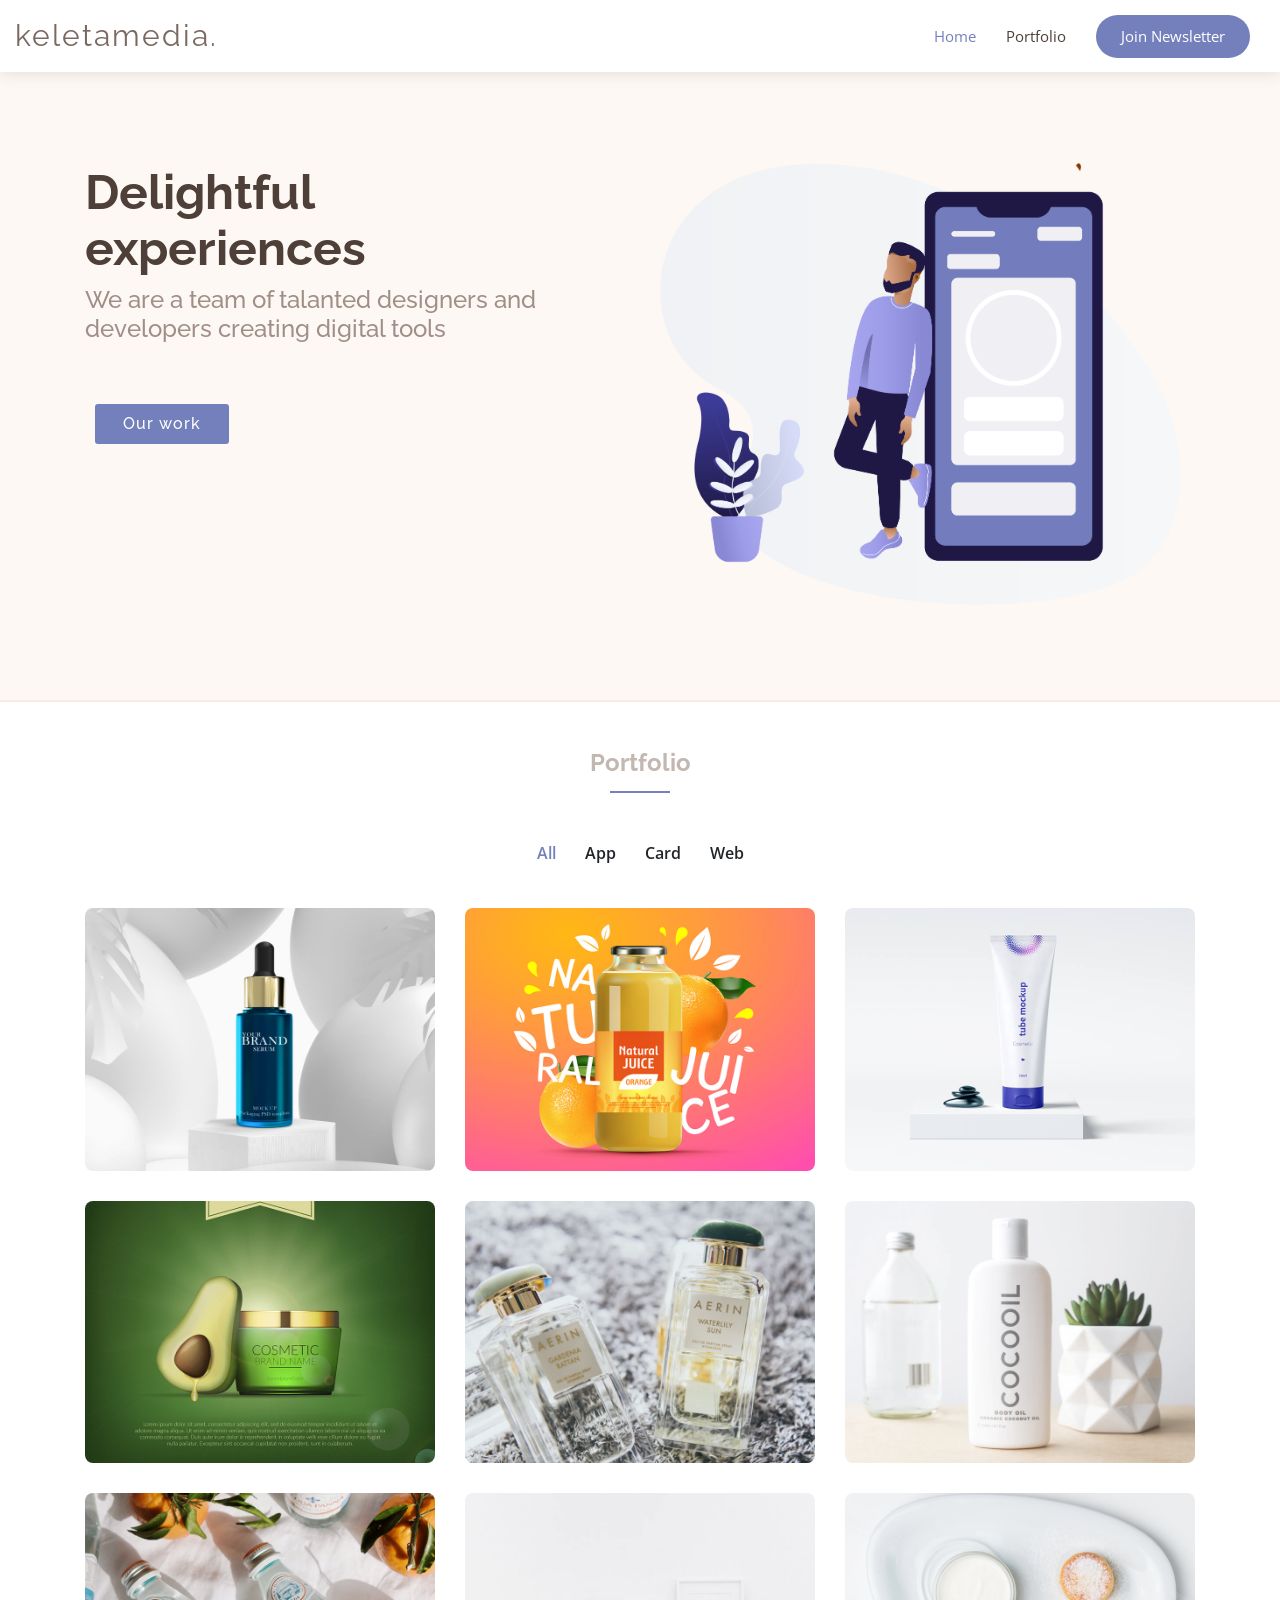
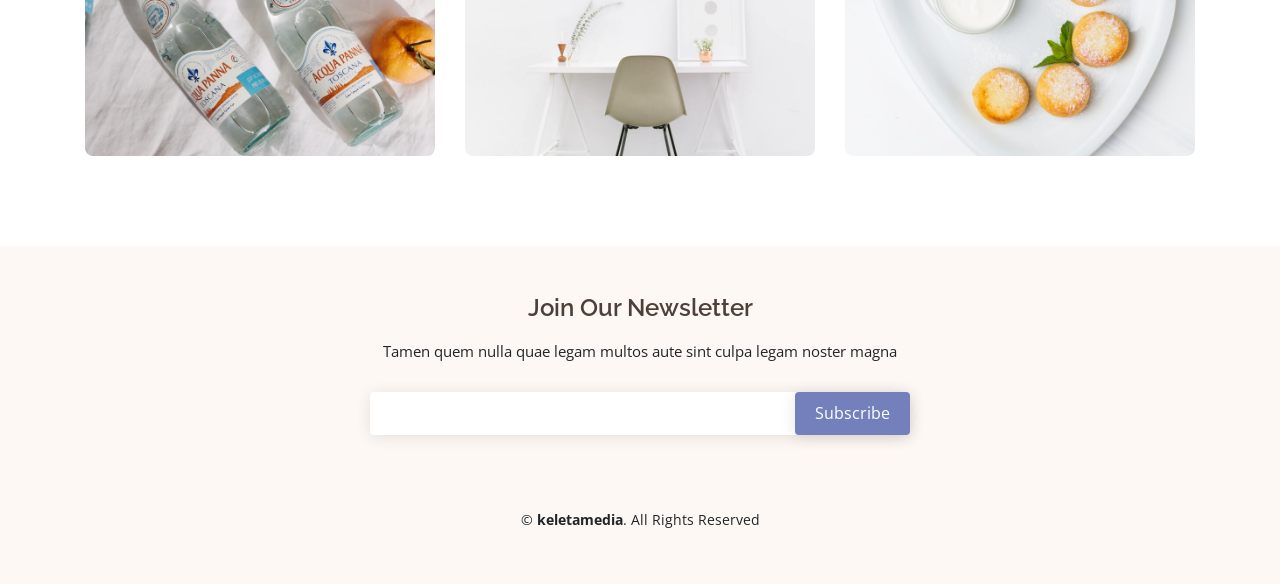
==== commit 88acf66c: "update tagline" ====
--- a/index.html
+++ b/index.html
@@ -73,7 +73,10 @@
       <div class="container">
         <div class="row">
           <div class="col-lg-6 pt-5 order-2 order-md-1">
-            <h1>Delightful digital experiences</h1>
+            <h1>
+              Delightful <br />
+              experiences
+            </h1>
             <h2>
               We are a team of talanted designers and developers creating
               digital tools
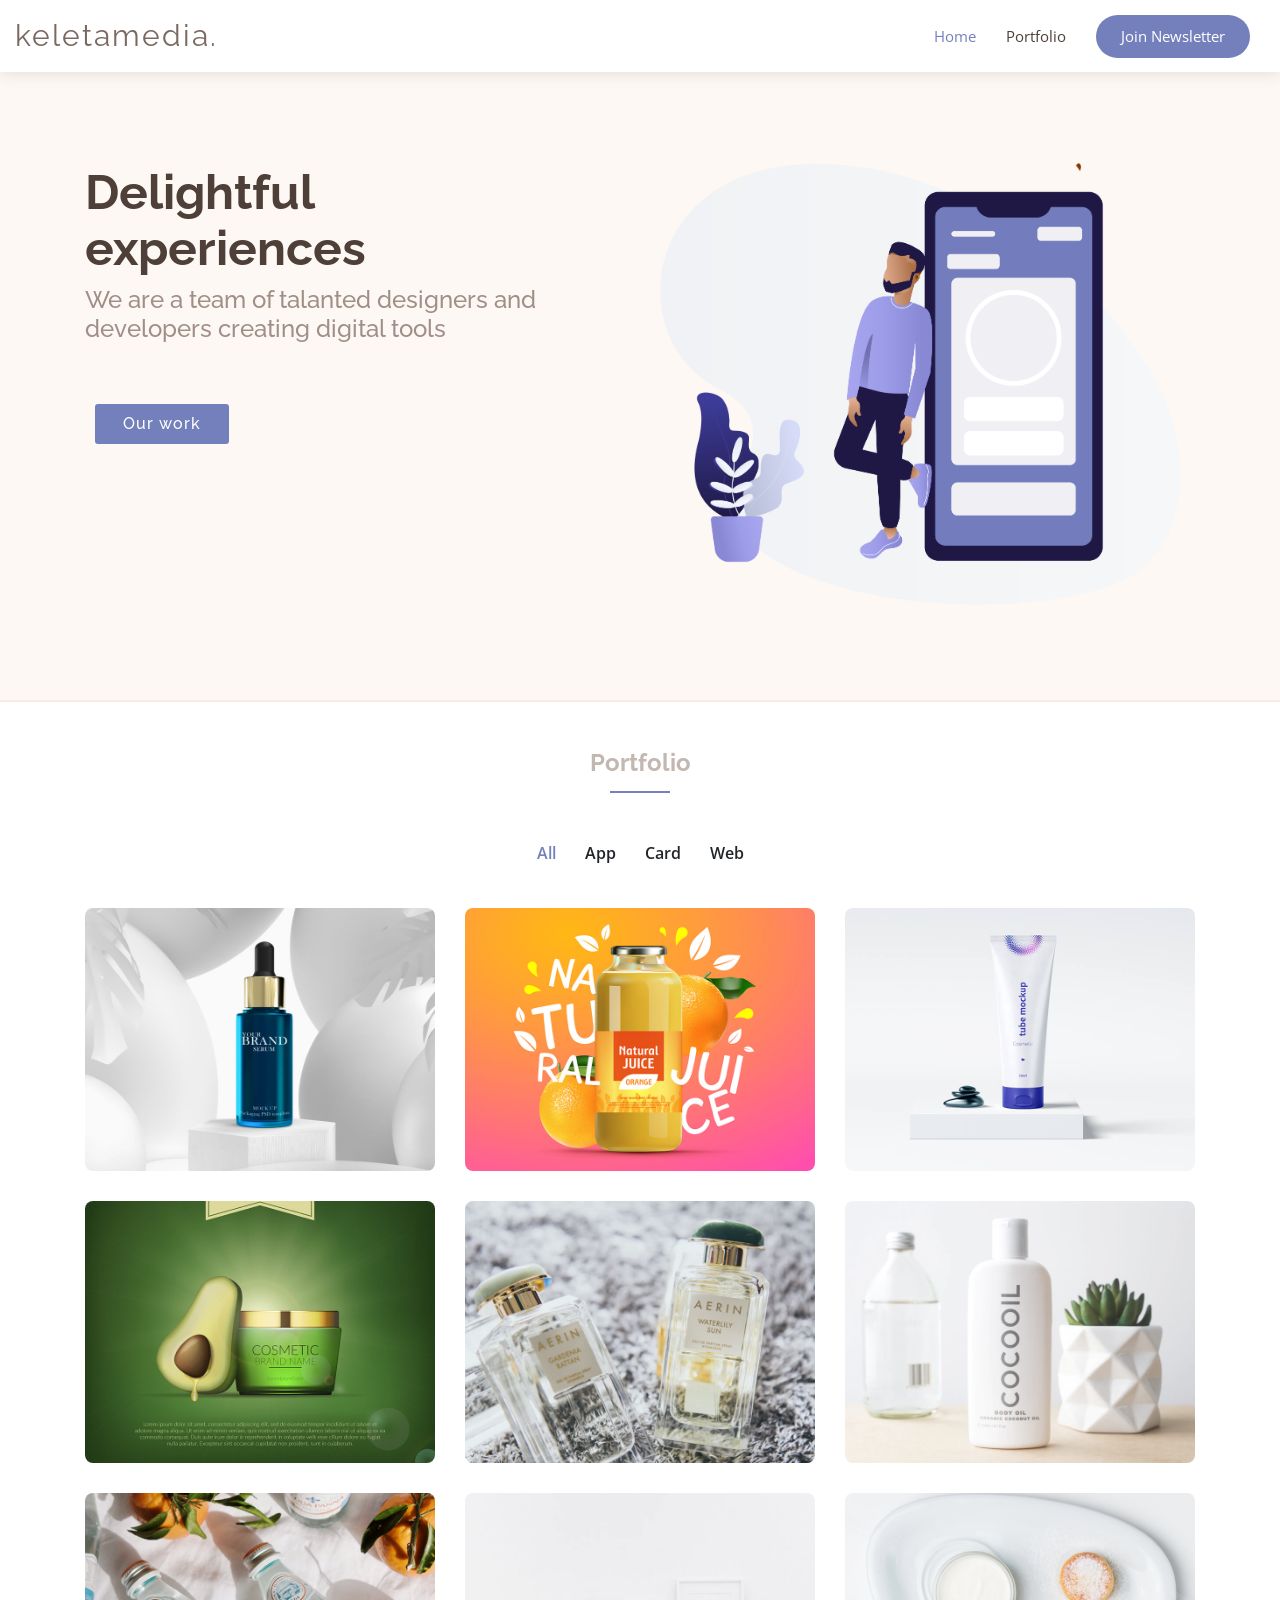
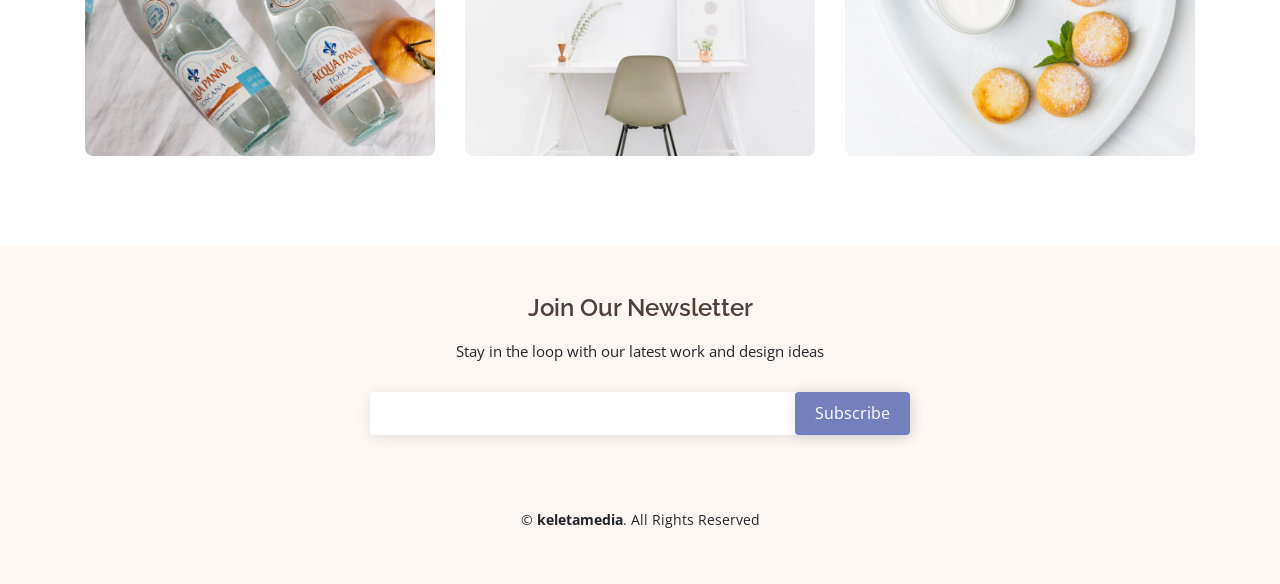
==== commit c84ed684: "update newsletter message" ====
--- a/index.html
+++ b/index.html
@@ -341,8 +341,7 @@
             <div class="col-lg-6">
               <h4>Join Our Newsletter</h4>
               <p>
-                Tamen quem nulla quae legam multos aute sint culpa legam noster
-                magna
+                Stay in the loop with our latest work and design ideas
               </p>
               <form method="post" action="https://upscri.be/mikrjy">
                 <input type="email" name="email" />
